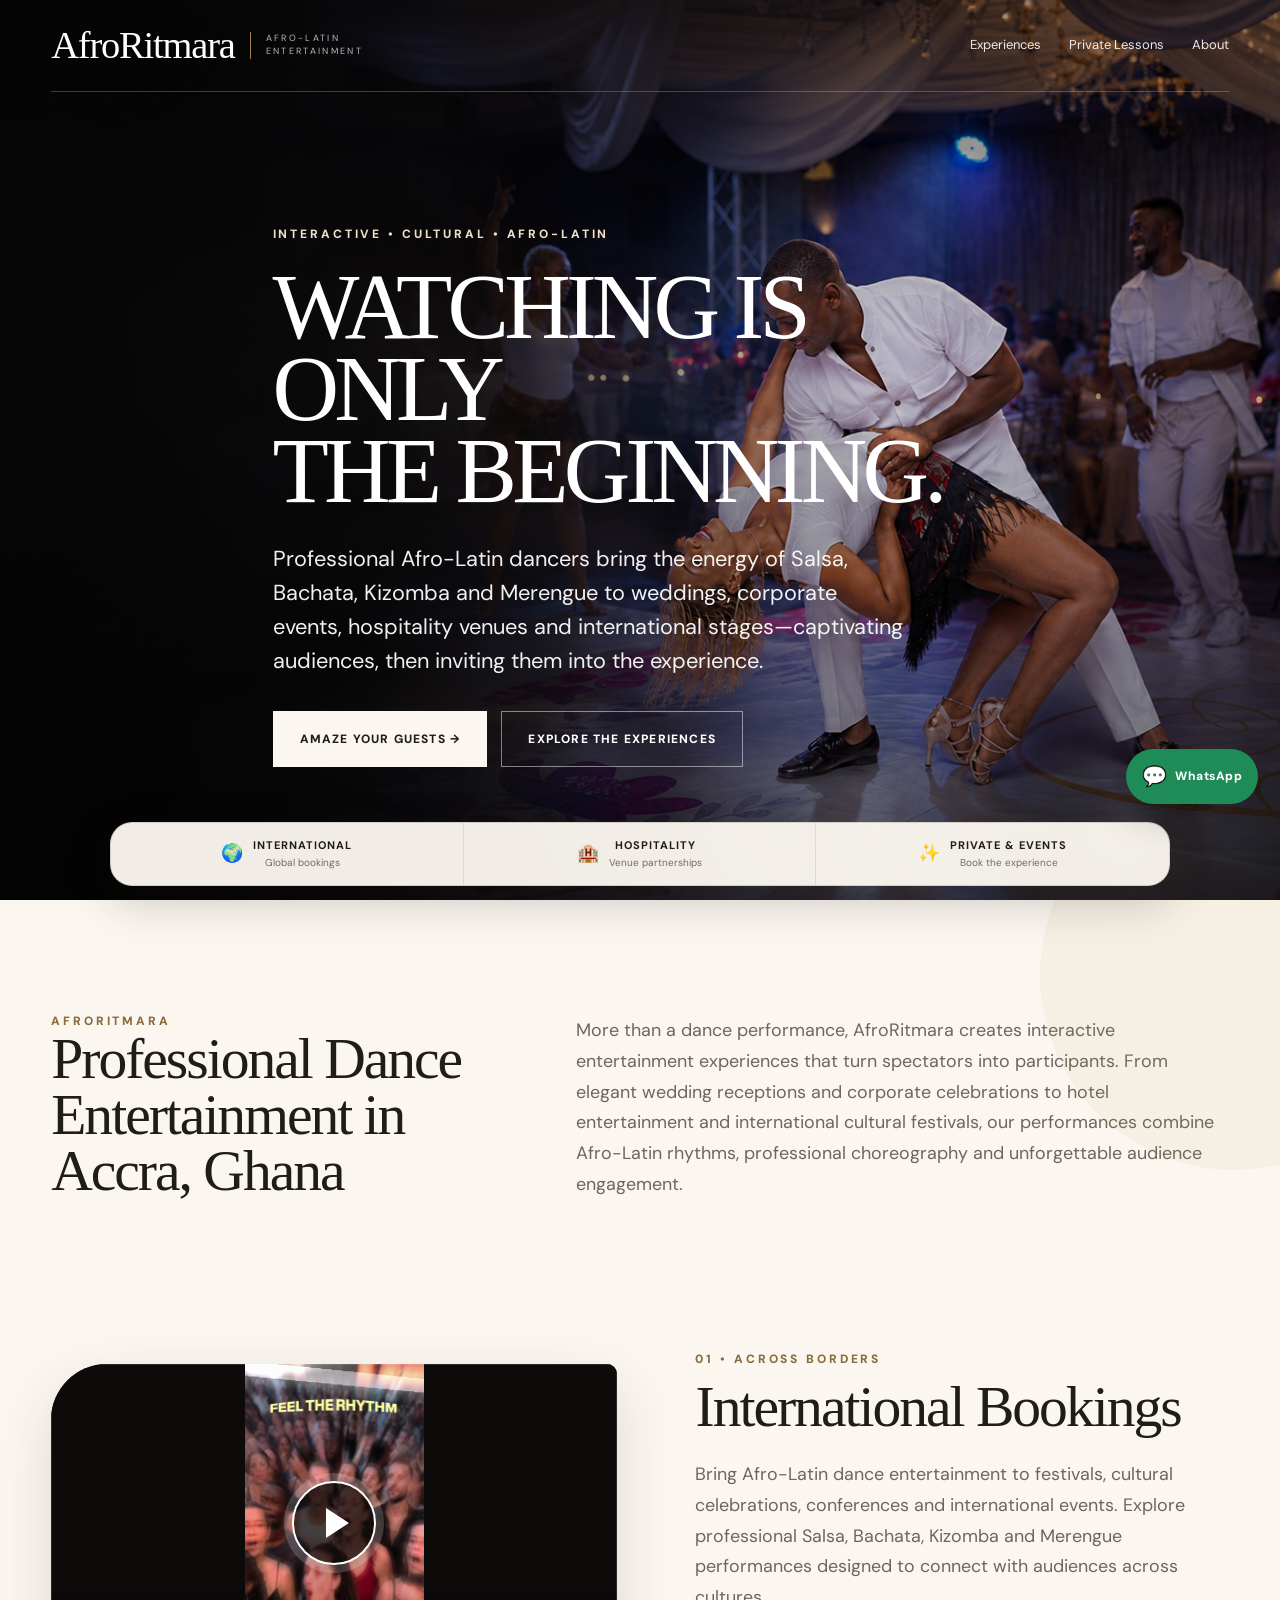
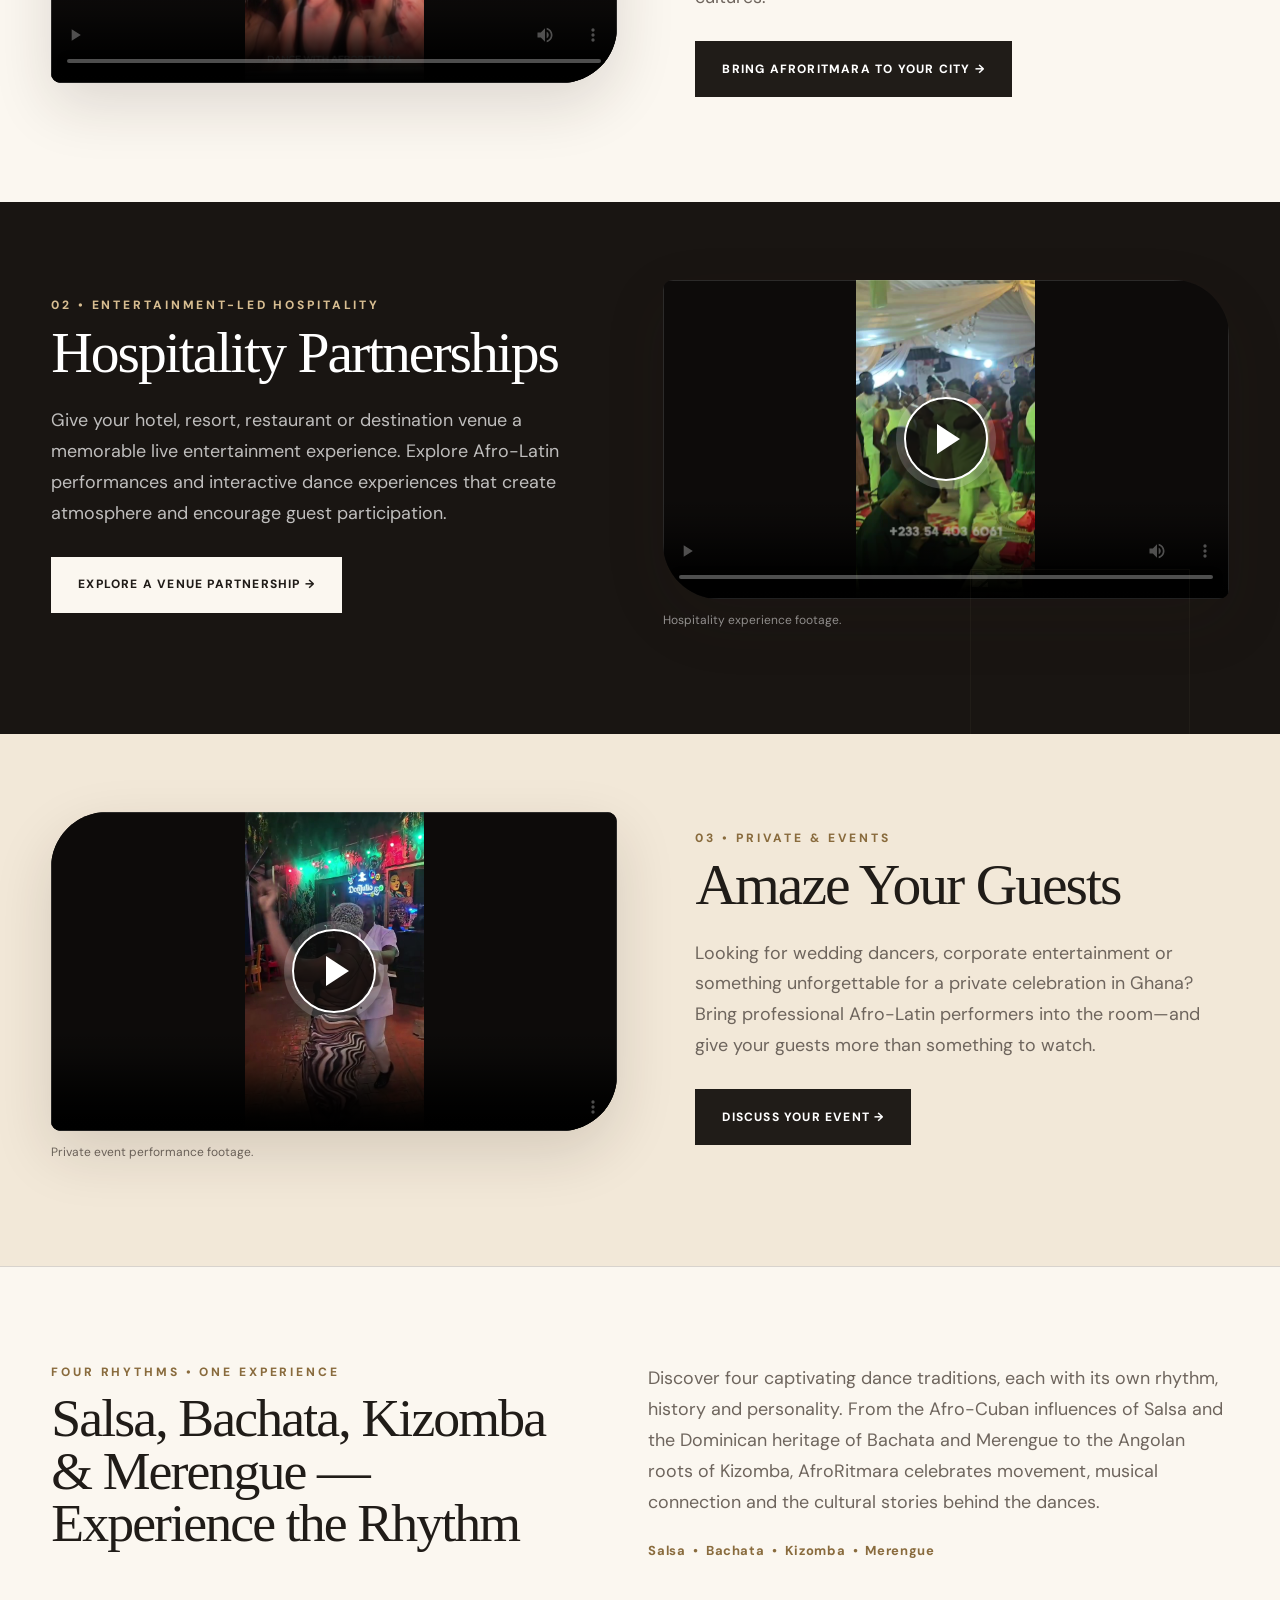
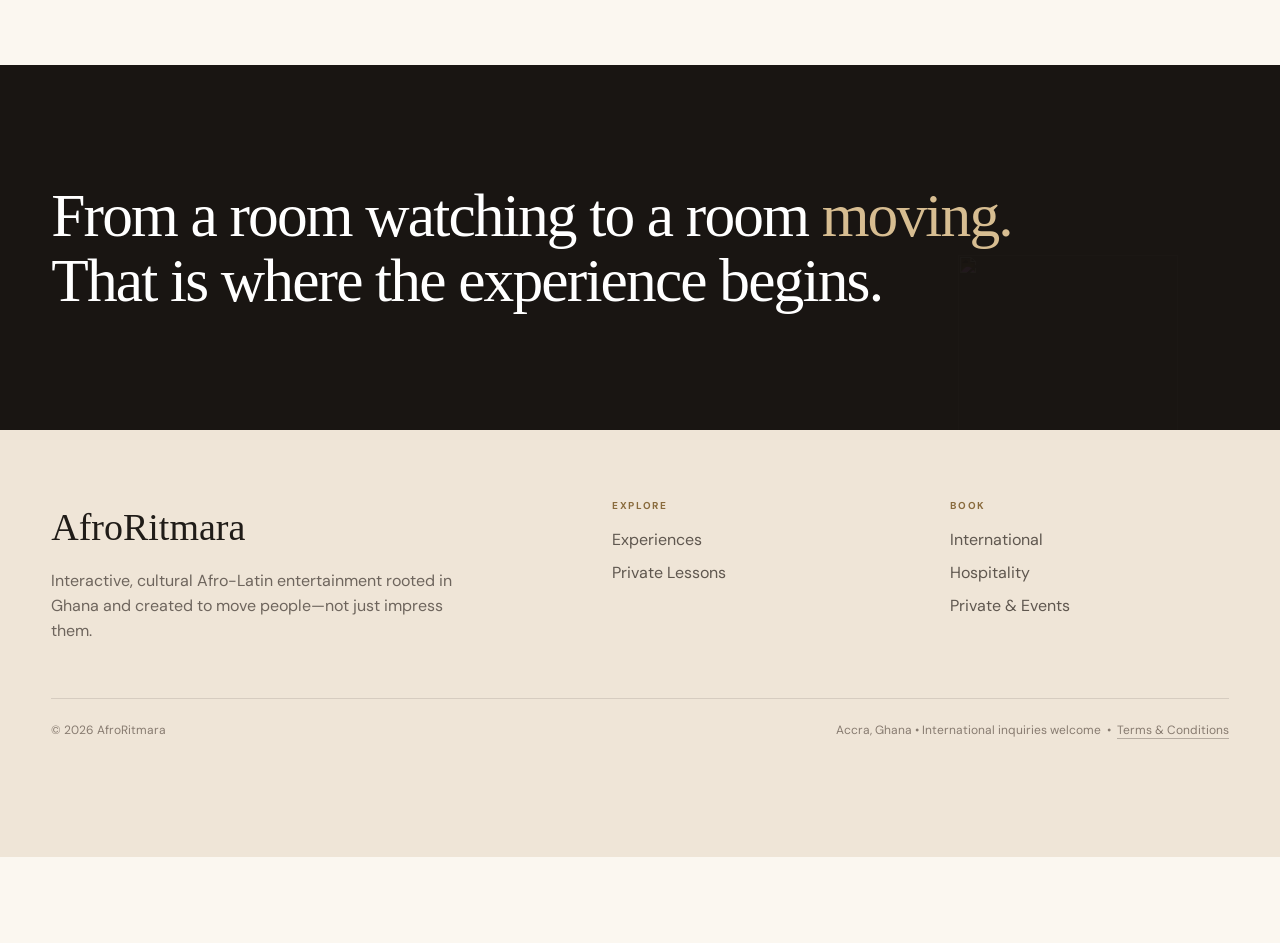
==== index.html @ 611afe26 "Add Afro Ritmara website" ====
<!doctype html>
<html lang="en">
<head>
<meta charset="utf-8">
<meta name="viewport" content="width=device-width,initial-scale=1">
<title>Dance Entertainment in Ghana | AfroRitmara</title>
<meta name="description" content="Discover Afro-Latin dance entertainment in Accra, Ghana. Book professional performers for weddings, corporate events, hotels and international festivals.">

<link rel="canonical" href="https://afroritmara.com/">
<meta property="og:type" content="website">
<meta property="og:title" content="Dance Entertainment in Ghana | AfroRitmara">
<meta property="og:description" content="Discover Afro-Latin dance entertainment in Accra, Ghana. Book professional performers for weddings, corporate events, hotels and international festivals.">
<meta property="og:url" content="https://afroritmara.com/">
<meta property="og:image" content="https://afroritmara.com/assets/images/hero-dip.png">
<link rel="preconnect" href="https://fonts.googleapis.com">
<link rel="preconnect" href="https://fonts.gstatic.com" crossorigin>
<link href="https://fonts.googleapis.com/css2?family=DM+Sans:wght@400;500;600;700&display=swap" rel="stylesheet">
<link rel="stylesheet" href="styles.css">

<script type="application/ld+json">{
  "@context":"https://schema.org",
  "@type":"PerformingGroup",
  "name":"AfroRitmara",
  "url":"https://afroritmara.com/",
  "description":"Professional Afro-Latin dance entertainment in Accra, Ghana for weddings, corporate events, hospitality venues, private events and international programs.",
  "address":{"@type":"PostalAddress","addressLocality":"Accra","addressCountry":"GH"},
  "areaServed":["Ghana","International"]
}</script>
<!-- AfroRitmara Version 009 -->
</head>
<body>
<header class="site-header">
  <div class="container nav">
    <a class="brand" href="index.html" aria-label="AfroRitmara home">
      <span class="brand-name">AfroRitmara</span>
      <span class="brand-tag">Afro-Latin<br>Entertainment</span>
    </a>
    <button class="menu-toggle" type="button" aria-expanded="false" aria-label="Open navigation">☰</button>
    <nav class="top-links" aria-label="Primary navigation">
      <a href="index.html#experiences">Experiences</a>
      
      <a href="private-lessons.html">Private Lessons</a>
      <a href="index.html#about">About</a>
    </nav>
  </div>
</header>
<main>
<section class="hero">
  <div class="container hero-copy">
    <div class="eyebrow">Interactive • Cultural • Afro-Latin</div>
    <h1>Watching is only<br>the beginning.</h1>
    <p>Professional Afro-Latin dancers bring the energy of Salsa, Bachata, Kizomba and Merengue to weddings, corporate events, hospitality venues and international stages—captivating audiences, then inviting them into the experience.</p>
    <div class="hero-actions">
      <a class="btn btn-light" href="events.html">Amaze Your Guests →</a>
      <a class="btn btn-outline" href="#experiences">Explore the Experiences</a>
    </div>
  </div>
</section>

<section class="home-intro">
  <div class="container home-intro-grid">
    <div>
      <div class="eyebrow">AfroRitmara</div>
      <h2 class="section-title">Professional Dance Entertainment in Accra, Ghana</h2>
    </div>
    <p class="section-copy">More than a dance performance, AfroRitmara creates interactive entertainment experiences that turn spectators into participants. From elegant wedding receptions and corporate celebrations to hotel entertainment and international cultural festivals, our performances combine Afro-Latin rhythms, professional choreography and unforgettable audience engagement.</p>
  </div>
  <img class="adinkra-watermark" src="https://upload.wikimedia.org/wikipedia/commons/e/e3/Gye_Nyame_%28Adinkra_Symbol%29.svg" alt="" aria-hidden="true">
</section>

<section id="experiences" class="experience light">
  <div class="container experience-grid">
    <div class="media-wrap">
      <div class="media-frame">
        <video class="portrait-video" controls playsinline preload="metadata" poster="assets/images/afroritmara-international-afro-latin-dance-performance-ghana-thumbnail.jpg" aria-label="AfroRitmara international Afro-Latin dance performance video">
          <source src="assets/video/afroritmara-international-afro-latin-dance-performance-ghana.mp4" type="video/mp4">
        </video>
        <button class="video-play-button" type="button" aria-label="Play International performance video"><span aria-hidden="true"></span></button>
      </div>
    </div>
    <div class="experience-copy">
      <div class="eyebrow">01 • Across Borders</div>
      <h2 class="section-title">International Bookings</h2>
      <p class="section-copy">Bring Afro-Latin dance entertainment to festivals, cultural celebrations, conferences and international events. Explore professional Salsa, Bachata, Kizomba and Merengue performances designed to connect with audiences across cultures.</p>
      <a class="btn btn-dark" href="international.html">Bring AfroRitmara to Your City →</a>
    </div>
  </div>
</section>

<section class="experience dark">
  <div class="container experience-grid">
    <div class="media-wrap">
      <div class="media-frame curve-alt">
        <video class="portrait-video" controls playsinline preload="metadata" poster="assets/images/afroritmara-hospitality-dance-entertainment-thumbnail-00-58.jpg" data-reset-on-end>
          <source src="assets/video/video_2026-08-24_10-26-07.mp4" type="video/mp4">
        </video>
        <button class="video-play-button" type="button" aria-label="Play Hospitality video"><span aria-hidden="true"></span></button>
      </div>
      <div class="video-note">Hospitality experience footage.</div>
    </div>
    <div class="experience-copy">
      <div class="eyebrow">02 • Entertainment-Led Hospitality</div>
      <h2 class="section-title">Hospitality Partnerships</h2>
      <p class="section-copy">Give your hotel, resort, restaurant or destination venue a memorable live entertainment experience. Explore Afro-Latin performances and interactive dance experiences that create atmosphere and encourage guest participation.</p>
      <a class="btn btn-light" href="hospitality.html">Explore a Venue Partnership →</a>
    </div>
  </div>
  <img class="adinkra-watermark" src="https://upload.wikimedia.org/wikipedia/commons/e/e3/Gye_Nyame_%28Adinkra_Symbol%29.svg" alt="" aria-hidden="true">
</section>

<section class="experience sand">
  <div class="container experience-grid">
    <div class="media-wrap">
      <div class="media-frame">
        <video class="portrait-video" controls playsinline preload="metadata" poster="assets/images/private-video-poster.jpg">
          <source src="assets/video/AfroRitmara Private Events Booking best salsa in Ghana - Success what shakes the ground.mp4" type="video/mp4">
        </video>
        <button class="video-play-button" type="button" aria-label="Play Private and Events video"><span aria-hidden="true"></span></button>
      </div>
      <div class="video-note">Private event performance footage.</div>
    </div>
    <div class="experience-copy">
      <div class="eyebrow">03 • Private & Events</div>
      <h2 class="section-title">Amaze Your Guests</h2>
      <p class="section-copy">Looking for wedding dancers, corporate entertainment or something unforgettable for a private celebration in Ghana? Bring professional Afro-Latin performers into the room—and give your guests more than something to watch.</p>
      <a class="btn btn-dark" href="events.html">Discuss Your Event →</a>
    </div>
  </div>
</section>


<section class="rhythm-section">
  <div class="container rhythm-grid">
    <div>
      <div class="eyebrow">Four Rhythms • One Experience</div>
      <h2 class="section-title">Salsa, Bachata, Kizomba & Merengue — Experience the Rhythm</h2>
    </div>
    <div>
      <p class="section-copy">Discover four captivating dance traditions, each with its own rhythm, history and personality. From the Afro-Cuban influences of Salsa and the Dominican heritage of Bachata and Merengue to the Angolan roots of Kizomba, AfroRitmara celebrates movement, musical connection and the cultural stories behind the dances.</p>
      <p class="future-links" aria-label="Future dance style pages">Salsa &nbsp;•&nbsp; Bachata &nbsp;•&nbsp; Kizomba &nbsp;•&nbsp; Merengue</p>
    </div>
  </div>
</section>

<section class="brand-pause">
  <div class="container">
    <blockquote>From a room watching to a room <em>moving.</em> That is where the experience begins.</blockquote>
  </div>
  <img class="adinkra-watermark" src="https://upload.wikimedia.org/wikipedia/commons/e/e3/Gye_Nyame_%28Adinkra_Symbol%29.svg" alt="" aria-hidden="true">
</section>
</main>
<footer class="site-footer" id="about">
  <div class="container">
    <div class="footer-grid">
      <div>
        <div class="footer-brand">AfroRitmara</div>
        <p>Interactive, cultural Afro-Latin entertainment rooted in Ghana and created to move people—not just impress them.</p>
      </div>
      <div>
        <h4>Explore</h4>
        <a href="index.html#experiences">Experiences</a>
        
        <a href="private-lessons.html">Private Lessons</a>
      </div>
      <div>
        <h4>Book</h4>
        <a href="international.html">International</a>
        <a href="hospitality.html">Hospitality</a>
        <a href="events.html">Private & Events</a>
      </div>
    </div>
    <div class="footer-bottom"><span>© 2026 AfroRitmara</span><span>Accra, Ghana • International inquiries welcome &nbsp;•&nbsp; <a href="terms/index.html">Terms &amp; Conditions</a></span></div>
  </div>
</footer>
<nav class="fixed-booking-nav" aria-label="Booking pathways">
<a href="international.html"><span class="nav-icon">🌍</span><span><strong>International</strong><small>Global bookings</small></span></a>
<a href="hospitality.html"><span class="nav-icon">🏨</span><span><strong>Hospitality</strong><small>Venue partnerships</small></span></a>
<a href="events.html"><span class="nav-icon">✨</span><span><strong>Private & Events</strong><small>Book the experience</small></span></a>
</nav>
<a class="whatsapp-float" href="https://wa.me/233544036021?text=Hi%20Kojo%21%20I%20was%20just%20on%20AfroRitmara.com%2C%20and%20I%27m%20excited%20to%20learn%20more%20about%20your%20entertainment%20experiences%21%20%F0%9F%92%83%F0%9F%8F%BF%F0%9F%95%BA%F0%9F%8F%BF%0A%0AHere%20are%20a%20few%20details%3A%0A%0AName%3A%0APhone%20number%3A%0AEvent%20type%3A%0ACountry%3A%0APreferred%20date%3A" target="_blank" rel="noopener" aria-label="Message AfroRitmara on WhatsApp">
  <span>💬</span><span class="wa-label">WhatsApp</span>
</a>
<script src="script.js"></script>
</body>
</html>
---- styles.css ----
:root{
  --ink:#201c18;
  --black:#0d0b0a;
  --charcoal:#191512;
  --ivory:#fbf7f0;
  --champagne:#f2e8d8;
  --sand:#dfceb5;
  --gold:#b08d57;
  --gold-dark:#896b3d;
  --wine:#5e2523;
  --white:#fff;
  --muted:#6e655d;
  --line:rgba(32,28,24,.16);
  --shadow:0 22px 60px rgba(43,31,19,.14);
  --max:1380px;
}
*{box-sizing:border-box;margin:0;padding:0}
html{scroll-behavior:smooth;background:var(--ivory)}
body{font-family:"DM Sans",Arial,Helvetica,sans-serif;background:var(--ivory);color:var(--ink);line-height:1.55;padding-bottom:86px;overflow-x:hidden}
a{color:inherit}
img,video{display:block;max-width:100%}
button,input,select,textarea{font:inherit}
.container{width:min(var(--max),92vw);margin-inline:auto}
.serif{font-family:Georgia,"Times New Roman",serif}
.eyebrow{font-size:12px;font-weight:800;text-transform:uppercase;letter-spacing:.24em;color:var(--gold-dark)}
.section-title{font-family:Georgia,"Times New Roman",serif;font-weight:500;letter-spacing:-.035em;line-height:.98;font-size:clamp(40px,4.5vw,68px)}
.section-copy{font-size:clamp(17px,1.4vw,21px);color:var(--muted);max-width:670px;line-height:1.72}
.btn{display:inline-flex;align-items:center;justify-content:center;min-height:56px;padding:0 26px;text-decoration:none;text-transform:uppercase;letter-spacing:.1em;font-size:12px;font-weight:800;border:1px solid transparent;transition:.22s ease}
.btn-dark{background:var(--ink);color:var(--white)}
.btn-dark:hover{background:var(--wine);transform:translateY(-2px)}
.btn-light{background:var(--ivory);color:var(--ink)}
.btn-outline{border-color:rgba(255,255,255,.48);color:#fff}

/* HEADER */
.site-header{position:absolute;left:0;right:0;top:0;z-index:40;color:#fff}
.nav{height:92px;display:flex;align-items:center;justify-content:space-between;border-bottom:1px solid rgba(255,255,255,.22);gap:28px}
.brand{display:flex;align-items:center;gap:15px;text-decoration:none;min-width:0}
.brand-name{font-family:Georgia,"Times New Roman",serif;font-size:clamp(28px,3vw,45px);letter-spacing:-.03em;white-space:nowrap}
.brand-tag{border-left:1px solid rgba(176,141,87,.9);padding-left:15px;font-size:9px;line-height:1.45;letter-spacing:.26em;text-transform:uppercase;color:rgba(255,255,255,.72)}
.top-links{display:flex;align-items:center;gap:28px}
.top-links a{font-size:13px;text-decoration:none;color:rgba(255,255,255,.9);position:relative;padding:10px 0}
.top-links a::after{content:"";position:absolute;left:0;right:100%;bottom:4px;height:1px;background:var(--sand);transition:right .2s ease}
.top-links a:hover::after,.top-links a:focus-visible::after{right:0}
.menu-toggle{display:none;background:rgba(255,255,255,.1);border:1px solid rgba(255,255,255,.25);color:#fff;width:46px;height:46px;border-radius:50%;font-size:22px}

/* HERO */
.hero{min-height:100vh;position:relative;display:flex;align-items:center;color:#fff;background:url("assets/images/hero-dip.png") center/cover no-repeat;isolation:isolate}
.hero::before{content:"";position:absolute;inset:0;z-index:-2;background:linear-gradient(90deg,rgba(7,6,5,.93) 0%,rgba(7,6,5,.83) 25%,rgba(7,6,5,.56) 44%,rgba(7,6,5,.14) 69%,rgba(7,6,5,.28) 100%)}
.hero::after{content:"";position:absolute;inset:0;z-index:-1;background:linear-gradient(180deg,rgba(0,0,0,.22),transparent 43%,rgba(0,0,0,.45))}
.hero-copy{padding-top:92px;max-width:735px}
.hero .eyebrow{color:#efe1c8;margin-bottom:23px}
.hero h1{font-family:Georgia,"Times New Roman",serif;font-size:clamp(60px,7.2vw,118px);font-weight:500;line-height:.89;letter-spacing:-.052em;text-transform:uppercase}
.hero p{font-size:clamp(18px,1.7vw,27px);max-width:635px;margin:30px 0 34px;color:rgba(255,255,255,.94)}
.hero-actions{display:flex;gap:14px;flex-wrap:wrap}

/* HOME INTRO */
.home-intro{position:relative;background:var(--ivory);padding:112px 0 72px;overflow:hidden}
.home-intro::before{content:"";position:absolute;width:390px;height:390px;border-radius:50%;background:rgba(176,141,87,.08);right:-150px;top:-120px}
.home-intro-grid{display:grid;grid-template-columns:.8fr 1.2fr;gap:90px;align-items:end}
.adinkra-watermark{position:absolute;width:220px;height:220px;right:7vw;bottom:-55px;opacity:.035;filter:sepia(1);pointer-events:none}

/* EXPERIENCE FLOW */
.experience{padding:78px 0 105px;position:relative;overflow:hidden}
.experience-grid{display:grid;grid-template-columns:1.03fr .97fr;align-items:center;gap:78px}
.experience:nth-of-type(even) .experience-grid{grid-template-columns:.97fr 1.03fr}
.experience:nth-of-type(even) .media-wrap{order:2}
.experience.light{background:var(--ivory)}
.experience.sand{background:var(--champagne)}
.experience.dark{background:var(--charcoal);color:#fff}
.experience.dark .section-copy{color:rgba(255,255,255,.72)}
.experience.dark .eyebrow{color:#d7bd91}
.experience-copy{position:relative;z-index:2}
.experience-copy h2{margin:10px 0 24px}
.experience-copy p{margin-bottom:28px}
.media-wrap{position:relative;min-width:0}
.media-frame{position:relative;aspect-ratio:16/9;overflow:hidden;border-radius:56px 10px 56px 10px;background:#111;box-shadow:var(--shadow)}
.media-frame.curve-alt{border-radius:10px 56px 10px 56px}
.media-frame img,.media-frame video{width:100%;height:100%;object-fit:cover}
.media-frame .portrait-video{object-fit:contain;background:#0d0b0a}
.media-frame::after{content:"";position:absolute;inset:0;pointer-events:none;box-shadow:inset 0 0 0 1px rgba(255,255,255,.13)}
.video-play-button{position:absolute;top:50%;left:50%;z-index:5;display:grid;place-items:center;width:84px;height:84px;padding:0;transform:translate(-50%,-50%);border:2px solid #fff;border-radius:50%;background:rgba(13,11,10,.76);box-shadow:0 0 0 8px rgba(255,255,255,.18),0 14px 36px rgba(0,0,0,.35);cursor:pointer;transition:background .2s,transform .2s,opacity .2s}
.video-play-button span{display:block;width:0;height:0;margin-left:6px;border-top:15px solid transparent;border-bottom:15px solid transparent;border-left:23px solid #fff}
.video-play-button:hover,.video-play-button:focus-visible{background:var(--gold-dark);transform:translate(-50%,-50%) scale(1.08)}
.video-play-button:focus-visible{outline:3px solid #fff;outline-offset:8px}
.is-playing .video-play-button{opacity:0;pointer-events:none}
.watch-label{position:absolute;left:28px;bottom:25px;z-index:4;display:inline-flex;align-items:center;gap:12px;background:rgba(251,247,240,.94);color:var(--ink);padding:13px 17px;border-radius:999px;text-transform:uppercase;letter-spacing:.11em;font-size:11px;font-weight:800;box-shadow:0 10px 35px rgba(0,0,0,.18)}
.play-dot{display:grid;place-items:center;width:30px;height:30px;border-radius:50%;background:var(--ink);color:#fff;font-size:10px}
.video-note{font-size:12px;color:var(--muted);margin-top:12px}
.dark .video-note{color:rgba(255,255,255,.55)}


/* DARK QUOTE */
.brand-pause{position:relative;background:var(--charcoal);color:#fff;padding:118px 0;overflow:hidden}
.brand-pause blockquote{font-family:Georgia,"Times New Roman",serif;font-size:clamp(36px,4.8vw,74px);line-height:1.05;max-width:1040px;font-weight:500;letter-spacing:-.03em}
.brand-pause blockquote em{color:#d7bd91;font-style:normal}
.brand-pause .adinkra-watermark{opacity:.055;filter:invert(1);right:8vw;bottom:-45px}

/* FOOTER */
.site-footer{background:#efe5d7;padding:68px 0 118px;color:var(--ink)}
.footer-grid{display:grid;grid-template-columns:1.8fr 1fr 1fr;gap:60px}
.footer-brand{font-family:Georgia,"Times New Roman",serif;font-size:38px;margin-bottom:12px}
.footer-grid p{color:var(--muted);max-width:430px}
.footer-grid h4{font-size:10px;text-transform:uppercase;letter-spacing:.16em;color:var(--gold-dark);margin-bottom:14px}
.footer-grid a{display:block;text-decoration:none;color:#5f574f;margin:8px 0}
.footer-bottom{margin-top:54px;padding-top:22px;border-top:1px solid rgba(32,28,24,.12);display:flex;justify-content:space-between;color:#877b70;font-size:12px}

/* FIXED BOOKING DOCK */
.fixed-booking-nav{position:fixed;left:50%;bottom:14px;transform:translateX(-50%);width:min(1060px,94vw);min-height:64px;background:rgba(251,247,240,.96);backdrop-filter:blur(16px);-webkit-backdrop-filter:blur(16px);border:1px solid rgba(32,28,24,.15);border-radius:22px;box-shadow:0 15px 45px rgba(33,24,16,.22);z-index:1000;display:grid;grid-template-columns:repeat(3,1fr);overflow:hidden}
.fixed-booking-nav a{text-decoration:none;display:flex;align-items:center;justify-content:center;gap:10px;text-align:center;padding:10px 16px;border-right:1px solid rgba(32,28,24,.1);transition:.2s ease;color:var(--ink)}
.fixed-booking-nav a:last-child{border-right:0}
.fixed-booking-nav a:hover,.fixed-booking-nav a:focus-visible{background:#eadcc9;outline:none}
.fixed-booking-nav a.active{background:var(--ink);color:#fff}
.fixed-booking-nav strong{display:block;font-size:11px;letter-spacing:.09em;text-transform:uppercase}
.fixed-booking-nav small{display:block;font-size:10px;opacity:.62;margin-top:1px}
.fixed-booking-nav .nav-icon{font-size:18px}

/* WHATSAPP */
.whatsapp-float{position:fixed;right:22px;bottom:96px;z-index:1001;display:flex;align-items:center;gap:8px;background:#1f8b57;color:#fff;text-decoration:none;border-radius:999px;padding:12px 16px;box-shadow:0 14px 35px rgba(0,0,0,.2);font-size:12px;font-weight:800;letter-spacing:.04em}
.whatsapp-float span:first-child{font-size:20px}
.whatsapp-float:hover{transform:translateY(-2px);background:#187548}

/* INNER PAGES */
.inner-body{background:var(--ivory)}
.inner-header{position:relative;background:var(--ink);color:#fff}
.inner-header .nav{border-color:rgba(255,255,255,.16)}
.inner-main{padding:72px 0 108px}
.inner-intro{text-align:center;max-width:900px;margin:0 auto 50px}
.inner-intro .eyebrow{margin-bottom:13px}
.inner-intro h1{font-family:Georgia,"Times New Roman",serif;font-size:clamp(46px,6.4vw,92px);font-weight:500;line-height:.92;letter-spacing:-.045em;margin-bottom:20px}
.inner-intro p{font-size:19px;color:var(--muted);line-height:1.7;max-width:760px;margin:auto}
.inner-media{max-width:1120px;margin:0 auto 60px}
.inner-media .media-frame{border-radius:60px 14px 60px 14px}
.booking-section{max-width:1120px;margin:0 auto;padding-top:10px}
.booking-head{text-align:center;margin-bottom:28px}
.booking-head h2{font-family:Georgia,"Times New Roman",serif;font-size:clamp(34px,4.2vw,58px);font-weight:500;margin-bottom:10px}
.booking-head p{color:var(--muted)}
.calendar-embed{background:#fff;border:1px solid rgba(32,28,24,.12);border-radius:36px 10px 36px 10px;overflow:hidden;box-shadow:0 20px 55px rgba(43,31,19,.1)}
.calendly-inline-widget{min-width:320px;height:730px}
.calendar-embed iframe{width:100%;height:680px;border:0;background:#fff}
.inner-note{font-size:12px;color:#8a7e73;text-align:center;margin-top:18px}

/* PRIVATE LESSONS */
.lesson-media img{width:100%;height:100%;object-fit:cover;object-position:center 42%}

/* RESPONSIVE */
@media(max-width:980px){
  body{padding-bottom:78px}
  .top-links{position:absolute;top:82px;left:4vw;right:4vw;background:rgba(18,15,13,.97);border:1px solid rgba(255,255,255,.15);border-radius:20px;padding:16px;display:none;flex-direction:column;align-items:stretch;gap:4px;box-shadow:0 18px 50px rgba(0,0,0,.25)}
  .top-links.open{display:flex}
  .top-links a{padding:13px 10px}
  .menu-toggle{display:block}
  .brand-tag{display:none}
  .hero{min-height:88vh;background-position:61% center;align-items:flex-end}
  .hero::before{background:linear-gradient(180deg,rgba(0,0,0,.14) 0%,rgba(0,0,0,.18) 28%,rgba(0,0,0,.64) 62%,rgba(0,0,0,.92) 100%)}
  .hero-copy{padding:125px 0 102px;max-width:720px}
  .home-intro-grid{grid-template-columns:1fr;gap:32px}
  .experience-grid,.experience:nth-of-type(even) .experience-grid{grid-template-columns:1fr;gap:38px}
  .experience:nth-of-type(even) .media-wrap{order:0}
  .media-frame{border-radius:38px 10px 38px 10px}
  .video-play-button{width:68px;height:68px}
  .video-play-button span{border-top-width:12px;border-bottom-width:12px;border-left-width:19px}
  .footer-grid{grid-template-columns:1fr 1fr}
}
@media(max-width:640px){
  body{padding-bottom:72px}
  .nav{height:78px}
  .brand-name{font-size:30px}
  .hero h1{font-size:clamp(47px,13vw,66px)}
  .hero p{font-size:17px}
  .hero-actions .btn{width:100%}
  .home-intro{padding-top:82px}
  .experience{padding:62px 0 76px}
  .experience-grid{gap:28px}
  .section-title{font-size:clamp(40px,12vw,58px)}
  .watch-label{left:16px;bottom:16px;padding:10px 13px;font-size:9px}
  .brand-pause{padding:82px 0}
  .footer-grid{grid-template-columns:1fr;gap:32px}
  .footer-bottom{flex-direction:column;gap:8px}
  .fixed-booking-nav{bottom:8px;width:96vw;border-radius:18px;min-height:58px}
  .fixed-booking-nav a{gap:4px;padding:8px 5px}
  .fixed-booking-nav .nav-icon{font-size:15px}
  .fixed-booking-nav strong{font-size:9px;letter-spacing:.035em}
  .fixed-booking-nav small{display:none}
  .whatsapp-float{right:14px;bottom:82px;padding:11px;width:48px;height:48px;justify-content:center}
  .whatsapp-float .wa-label{display:none}
  .inner-main{padding:52px 0 90px}
  .inner-intro{text-align:left;margin-bottom:34px}
  .inner-intro p{font-size:17px}
  .inner-media{margin-bottom:42px}
  .inner-media .media-frame{border-radius:34px 8px 34px 8px}
  .calendly-inline-widget{height:760px}
  .calendar-embed iframe{height:650px}
}

/* =========================================================
   INNER PAGE SPLIT LAYOUT — preserved from original concept
   Left: one central image/video. Right: heading, copy, scheduler.
   Light canvas dominates; charcoal is an accent, not the page background.
   ========================================================= */
.inner-body{background:var(--ivory);color:var(--ink)}
.inner-header{
  position:absolute;
  background:linear-gradient(90deg,rgba(14,12,10,.78) 0%,rgba(14,12,10,.62) 49.8%,rgba(251,247,240,.96) 50%,rgba(251,247,240,.96) 100%);
  color:#fff;
  z-index:50;
}
.inner-header .nav{border-color:rgba(255,255,255,.18)}
.inner-header .top-links a{color:var(--ink)}
.inner-header .top-links a::after{background:var(--gold-dark)}
.inner-split{display:grid;grid-template-columns:48% 52%;min-height:100vh;background:var(--ivory)}
.inner-visual{position:sticky;top:0;height:100vh;overflow:hidden;background:var(--charcoal)}
.inner-visual::after{content:"";position:absolute;inset:0;pointer-events:none;background:linear-gradient(90deg,rgba(0,0,0,.24),transparent 45%),linear-gradient(180deg,rgba(0,0,0,.12),transparent 35%,rgba(0,0,0,.22))}
.inner-visual img,.inner-visual video{width:100%;height:100%;object-fit:cover}
.inner-visual video{background:#0d0b0a}
.inner-visual .portrait-video{object-fit:cover}
.inner-visual .media-caption{position:absolute;left:34px;bottom:108px;z-index:3;color:#fff;background:rgba(13,11,10,.60);backdrop-filter:blur(9px);-webkit-backdrop-filter:blur(9px);border:1px solid rgba(255,255,255,.18);padding:12px 16px;border-radius:999px;font-size:10px;font-weight:800;letter-spacing:.12em;text-transform:uppercase}
.inner-panel{padding:112px clamp(28px,4vw,58px) 120px;background:var(--ivory);min-width:0;position:relative;overflow:hidden}
.inner-panel::before{content:"";position:absolute;width:270px;height:270px;border-radius:50%;right:-120px;top:205px;background:rgba(176,141,87,.08);pointer-events:none}
.inner-panel::after{content:"";position:absolute;width:180px;height:180px;border:1px solid rgba(176,141,87,.12);border-radius:50%;right:-78px;top:250px;pointer-events:none}
.inner-copy{position:relative;z-index:2;max-width:680px;margin:0 auto}
.inner-copy .eyebrow{margin-bottom:15px}
.inner-copy h1{font-family:"DM Sans",Arial,Helvetica,sans-serif;font-size:clamp(38px,4.4vw,64px);font-weight:600;line-height:.98;letter-spacing:-.04em;margin-bottom:20px;text-transform:uppercase}
.inner-copy .lead{font-size:clamp(16px,1.15vw,18px);line-height:1.65;color:var(--muted);max-width:650px;margin-bottom:25px}
.proof-pills{display:flex;gap:8px;flex-wrap:wrap;margin:0 0 34px}
.proof-pills span{display:inline-flex;align-items:center;min-height:34px;padding:7px 12px;border:1px solid rgba(32,28,24,.14);border-radius:999px;background:#fff8ef;color:#5f574f;font-size:10px;font-weight:800;letter-spacing:.09em;text-transform:uppercase}
.scheduler{position:relative;z-index:2;margin-top:28px}
.scheduler-head{display:flex;align-items:flex-end;justify-content:space-between;gap:20px;margin-bottom:18px;padding-top:24px;border-top:1px solid var(--line)}
.scheduler-head h2{font-family:"DM Sans",Arial,Helvetica,sans-serif;font-size:clamp(24px,2.5vw,34px);font-weight:600;line-height:1.12}
.scheduler-head p{max-width:300px;color:var(--muted);font-size:13px;line-height:1.55;text-align:right}
.calendar-embed{background:#fff;border:1px solid rgba(32,28,24,.12);border-radius:34px 12px 34px 12px;overflow:hidden;box-shadow:0 18px 52px rgba(43,31,19,.10)}
.calendly-inline-widget{min-width:320px;height:740px}
.calendar-embed iframe{width:100%;height:640px;border:0;background:#fff}
.inner-note{font-size:12px;color:#8a7e73;margin-top:15px;line-height:1.5}
.inner-minimal-footer{height:32px;background:var(--ivory)}

@media(max-width:980px){
  .inner-header{position:absolute;background:rgba(18,15,13,.88);backdrop-filter:blur(14px);-webkit-backdrop-filter:blur(14px)}
  .inner-header .top-links a{color:#fff}
  .inner-split{grid-template-columns:1fr}
  .inner-visual{position:relative;height:min(64vh,620px);min-height:460px}
  .inner-panel{padding:58px 5vw 112px}
  .inner-visual .media-caption{bottom:24px;left:5vw}
  .scheduler-head{align-items:flex-start;flex-direction:column}
  .scheduler-head p{text-align:left;max-width:520px}
}
@media(max-width:640px){
  .inner-visual{height:52vh;min-height:390px}
  .inner-panel{padding:45px 6vw 96px}
  .inner-copy h1{font-size:clamp(36px,10.5vw,52px)}
  .inner-copy .lead{font-size:17px}
  .proof-pills{margin-bottom:28px}
  .calendly-inline-widget{height:760px}
  .calendar-embed iframe{height:650px}
}


/* SEO content added without changing the core conversion layout */
.rhythm-section{background:var(--ivory);padding:96px 0 104px;border-top:1px solid var(--line)}
.rhythm-grid{display:grid;grid-template-columns:.95fr 1.05fr;gap:72px;align-items:start}
.rhythm-grid .section-title{font-size:clamp(38px,4.2vw,62px);margin-top:10px}
.future-links{margin-top:24px;color:var(--gold-dark);font-size:13px;font-weight:700;letter-spacing:.05em}
.seo-copy{margin-top:44px;padding-top:34px;border-top:1px solid var(--line);max-width:650px}
.seo-copy h2{font-family:"DM Sans",Arial,Helvetica,sans-serif;font-size:clamp(23px,2.15vw,31px);line-height:1.15;margin:0 0 14px;font-weight:600;letter-spacing:-.025em}
.seo-copy h2:not(:first-child){margin-top:34px}
.seo-copy h3{font-size:16px;line-height:1.3;margin:22px 0 6px;font-weight:700}
.seo-copy p{font-size:15px;line-height:1.72;color:var(--muted);margin-bottom:14px}
@media(max-width:980px){.rhythm-grid{grid-template-columns:1fr;gap:26px}}
@media(max-width:640px){.rhythm-section{padding:72px 0 82px}.seo-copy{margin-top:34px;padding-top:28px}.seo-copy p{font-size:15px}}


/* VERSION 008 — LEGAL / TERMS */
.site-footer .footer-bottom a,
.inner-legal-footer a,
.terms-site-footer a{
  color:inherit;
  text-decoration:none;
  border-bottom:1px solid rgba(32,28,24,.28);
}
.site-footer .footer-bottom a:hover,
.inner-legal-footer a:hover,
.terms-site-footer a:hover{color:var(--gold-dark);border-color:var(--gold-dark)}

.inner-legal-footer{
  background:var(--ivory);
  min-height:70px;
  padding:18px max(5vw,36px) 96px;
  display:flex;
  justify-content:center;
  align-items:center;
  flex-wrap:wrap;
  gap:14px 24px;
  color:#80766d;
  font-size:12px;
  border-top:1px solid rgba(32,28,24,.10);
}
.inner-legal-footer span::before{content:"•";margin-right:24px;color:rgba(32,28,24,.30)}

.terms-body{background:var(--ivory);color:var(--ink);padding-bottom:76px}
.terms-header{position:relative;background:var(--charcoal);color:#fff}
.terms-header .top-links a{color:#fff}
.terms-main{padding:72px 0 110px}
.terms-document{
  width:min(900px,88vw);
  margin:0 auto;
  background:#fffdf8;
  border:1px solid rgba(32,28,24,.10);
  border-radius:40px 12px 40px 12px;
  padding:clamp(30px,5vw,72px);
  box-shadow:0 22px 70px rgba(43,31,19,.08);
}
.terms-document h1{
  font-family:Georgia,"Times New Roman",serif;
  font-size:clamp(46px,6vw,82px);
  font-weight:500;
  letter-spacing:-.045em;
  line-height:.95;
  margin:0 0 8px;
}
.terms-document h2{
  font-family:"DM Sans",Arial,Helvetica,sans-serif;
  font-size:clamp(24px,3vw,34px);
  line-height:1.15;
  margin:0 0 26px;
  font-weight:600;
}
.terms-document h3{
  font-family:"DM Sans",Arial,Helvetica,sans-serif;
  font-size:clamp(20px,2.2vw,27px);
  line-height:1.2;
  margin:42px 0 14px;
  font-weight:650;
}
.terms-document h4{
  font-family:"DM Sans",Arial,Helvetica,sans-serif;
  font-size:17px;
  line-height:1.3;
  margin:28px 0 10px;
  font-weight:700;
}
.terms-document p,.terms-document li{
  font-size:15.5px;
  line-height:1.75;
  color:#5e564f;
}
.terms-document p{margin:0 0 14px}
.terms-document ul,.terms-document ol{padding-left:24px;margin:0 0 20px}
.terms-document li{margin:6px 0}
.terms-document hr{border:0;border-top:1px solid rgba(32,28,24,.12);margin:34px 0}
.terms-document strong{color:#2c2723}
.terms-site-footer{padding-bottom:104px}

@media(max-width:640px){
  .inner-legal-footer{padding-bottom:86px}
  .inner-legal-footer span::before{content:"";margin:0}
  .terms-main{padding:44px 0 92px}
  .terms-document{width:min(92vw,900px);padding:28px 22px;border-radius:28px 8px 28px 8px}
}
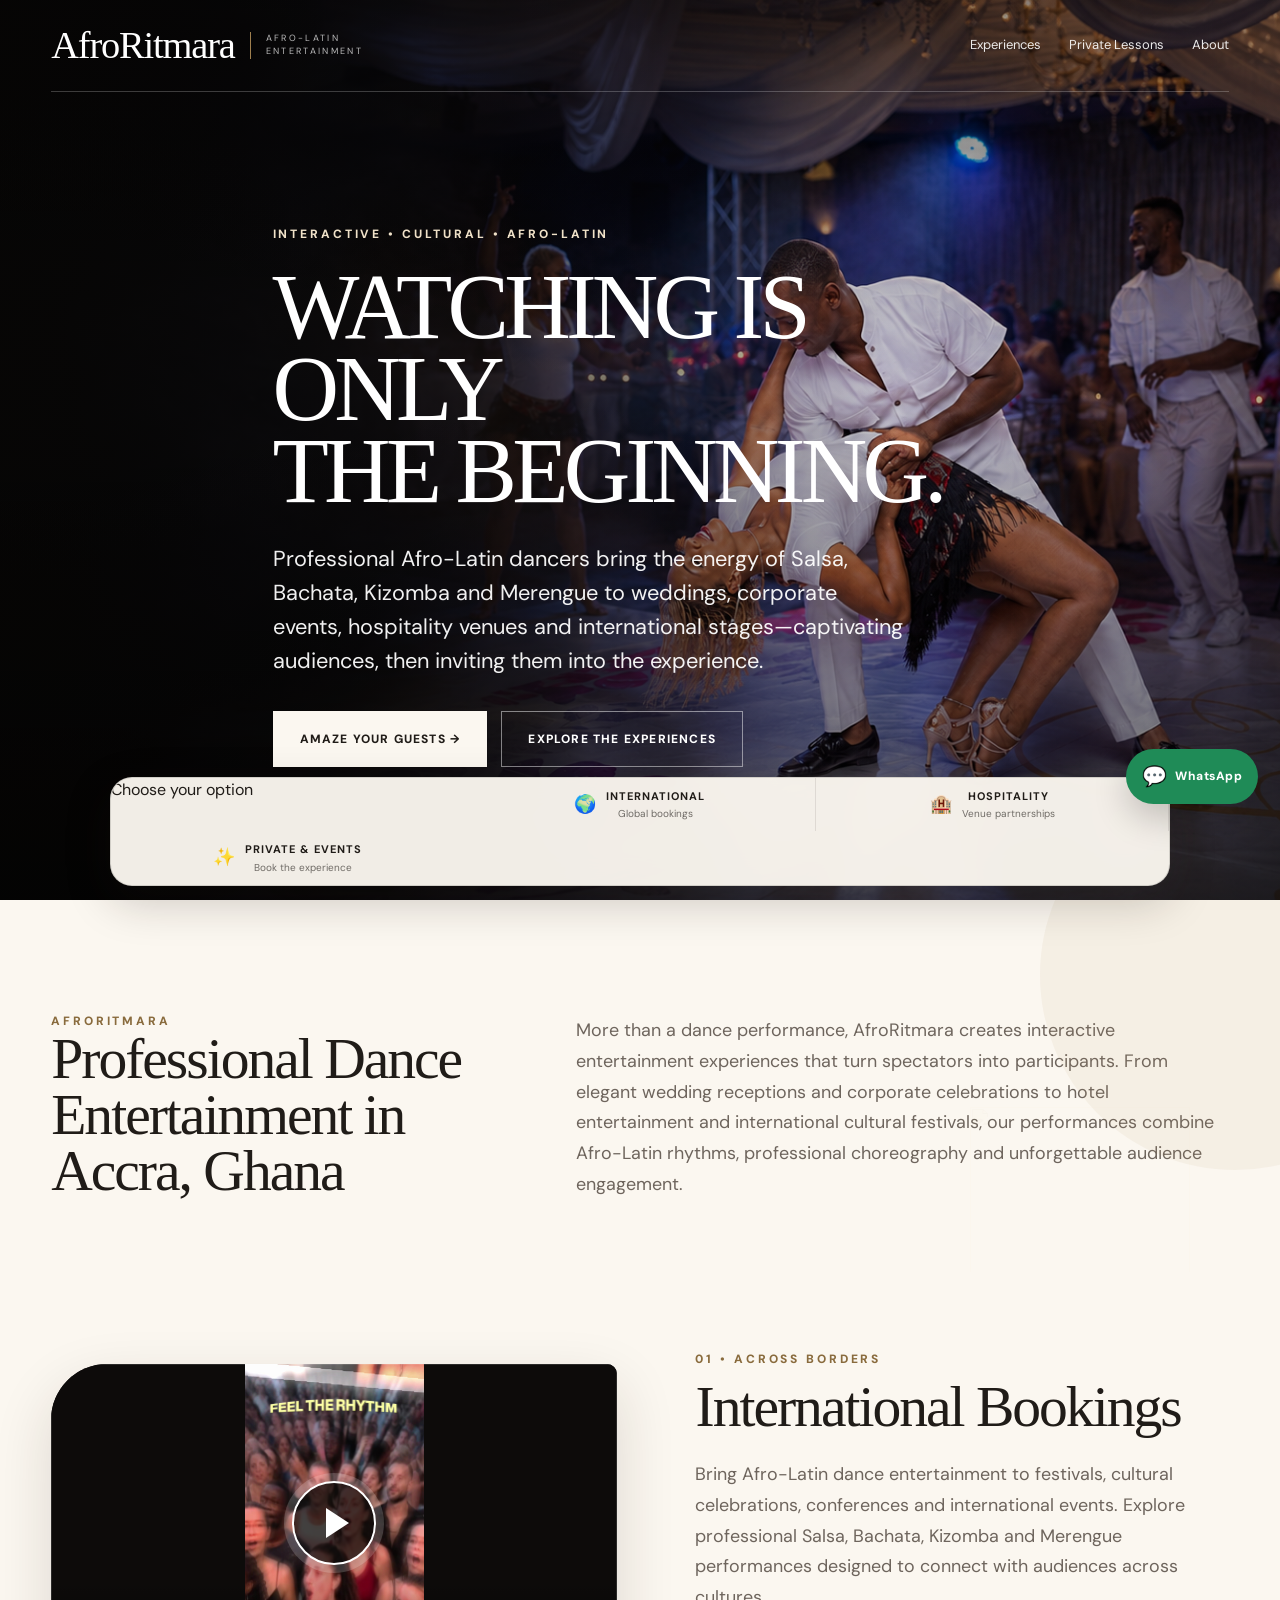
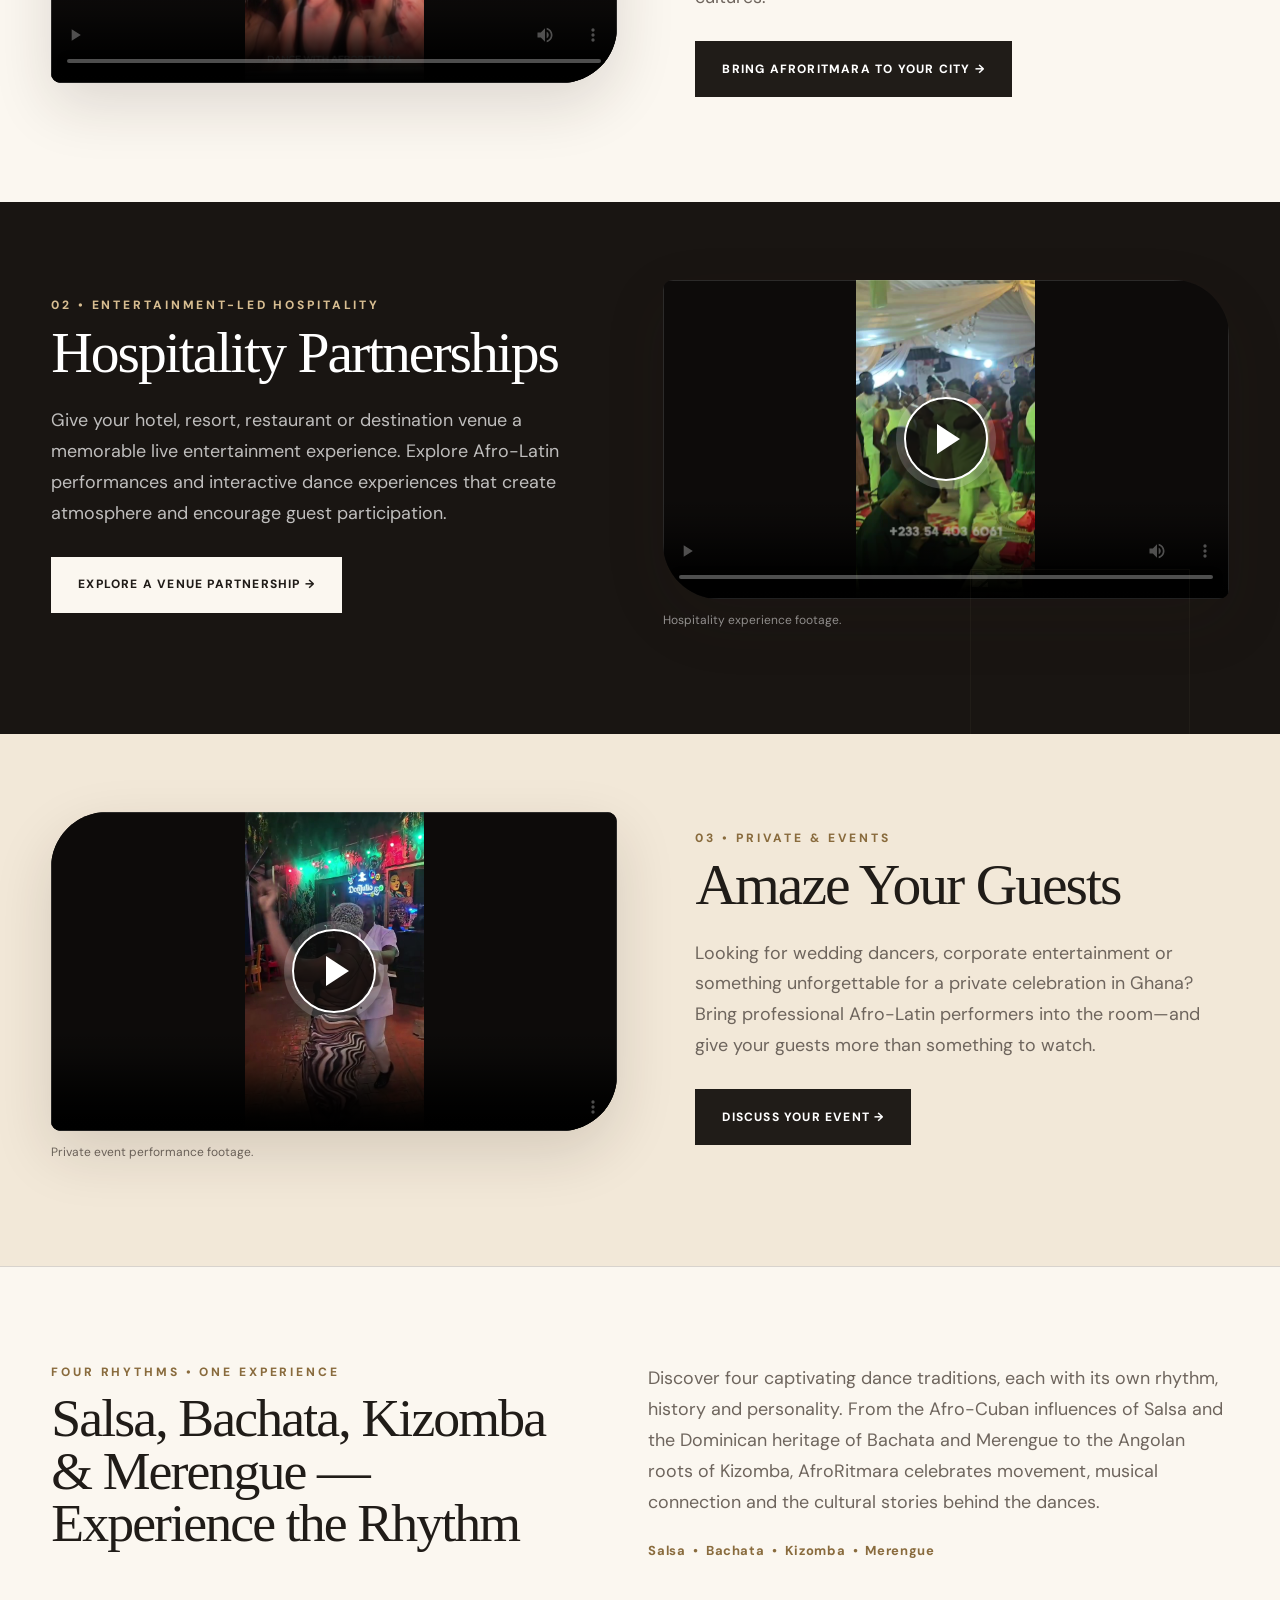
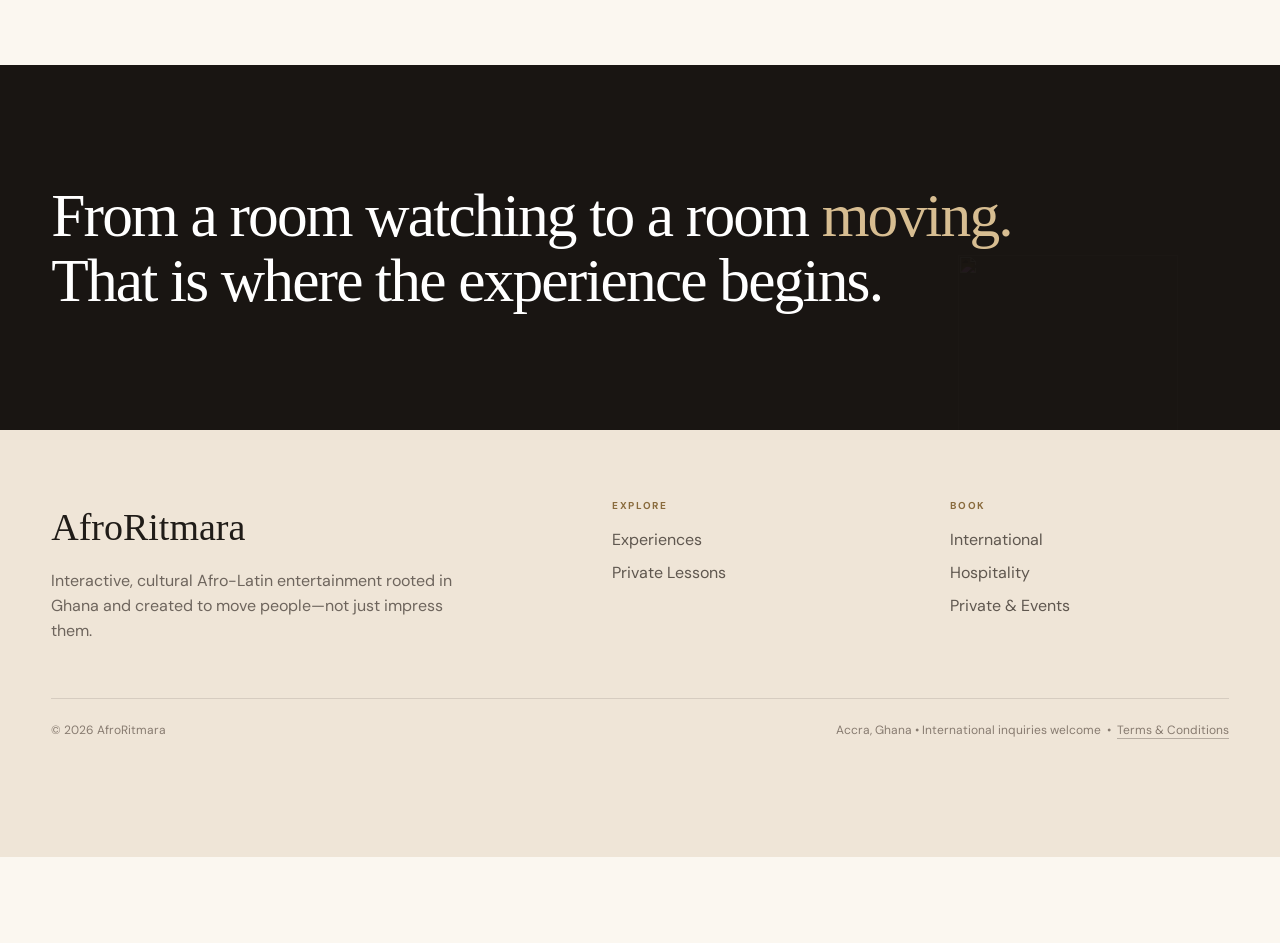
==== commit 970b487b: "update homepage" ====
--- a/index.html
+++ b/index.html
@@ -173,6 +173,7 @@
   </div>
 </footer>
 <nav class="fixed-booking-nav" aria-label="Booking pathways">
+<span class="booking-nav-label">Choose your option</span>
 <a href="international.html"><span class="nav-icon">🌍</span><span><strong>International</strong><small>Global bookings</small></span></a>
 <a href="hospitality.html"><span class="nav-icon">🏨</span><span><strong>Hospitality</strong><small>Venue partnerships</small></span></a>
 <a href="events.html"><span class="nav-icon">✨</span><span><strong>Private & Events</strong><small>Book the experience</small></span></a>
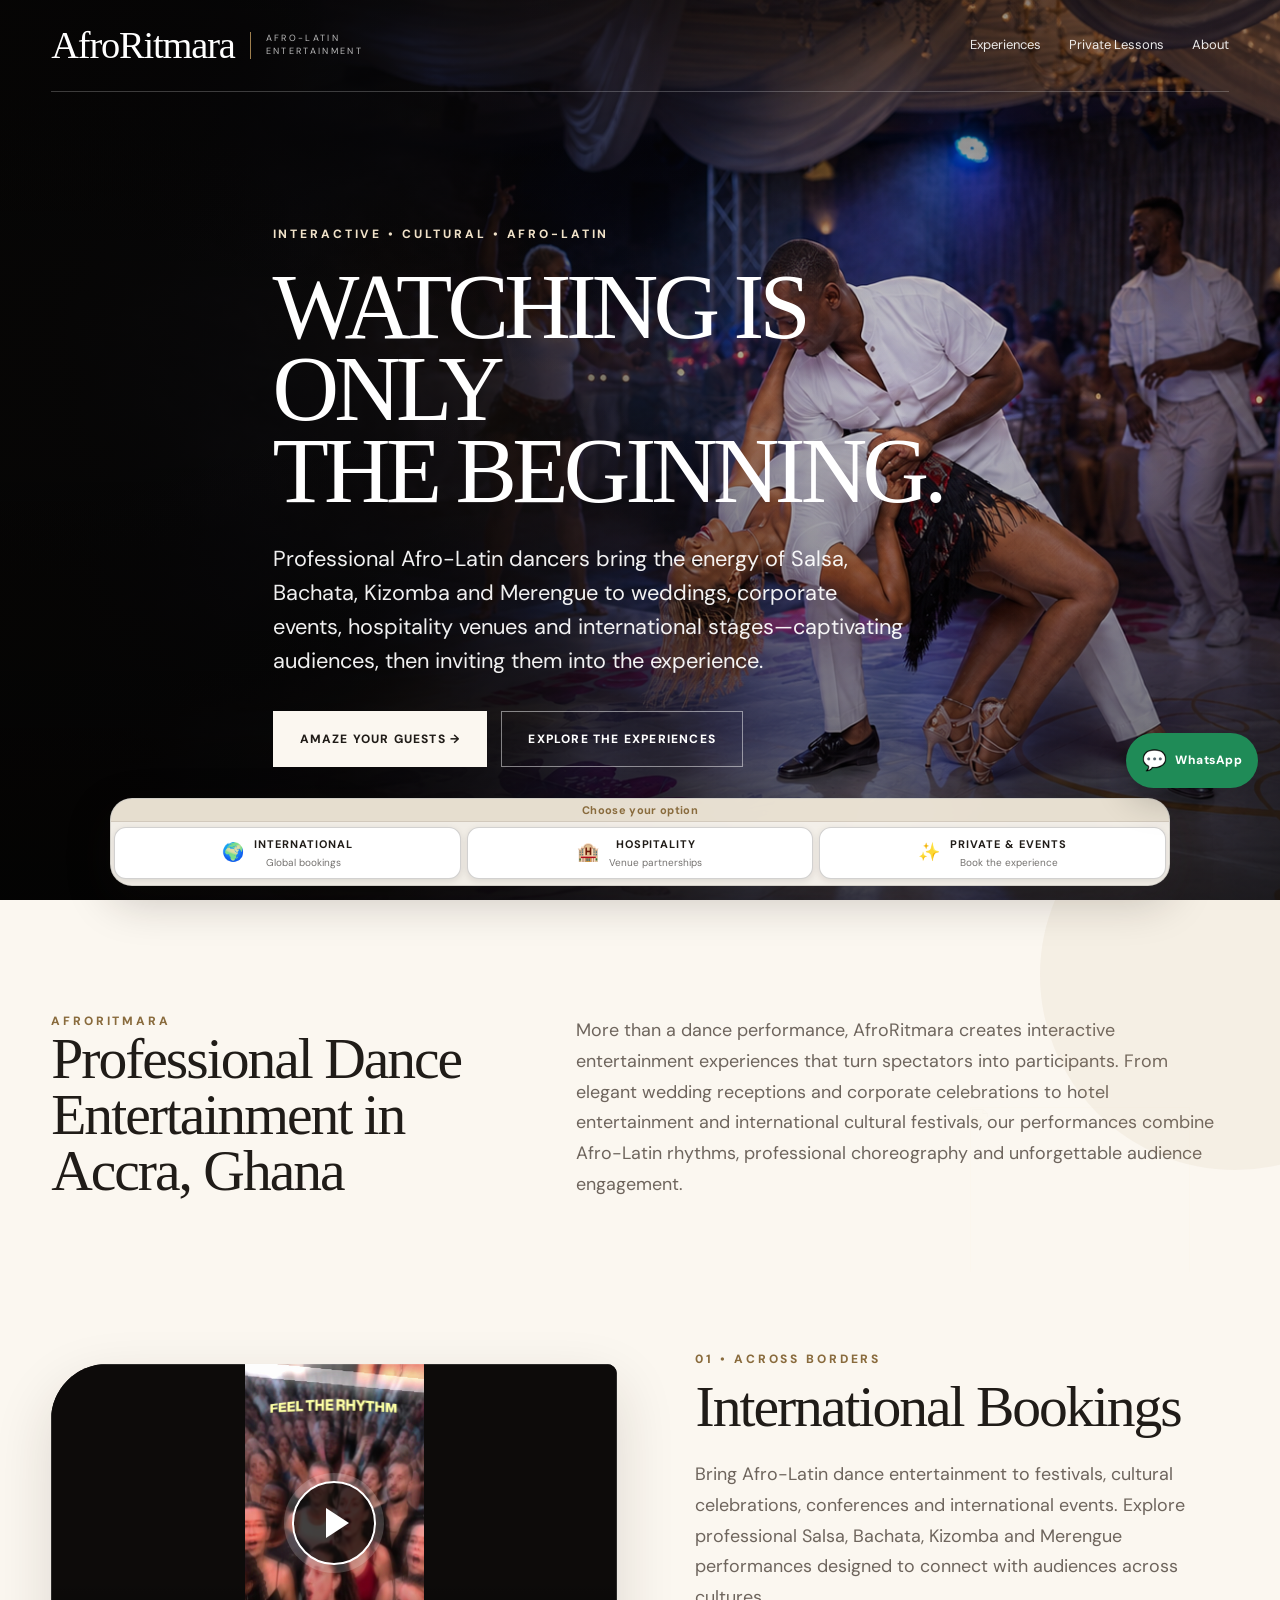
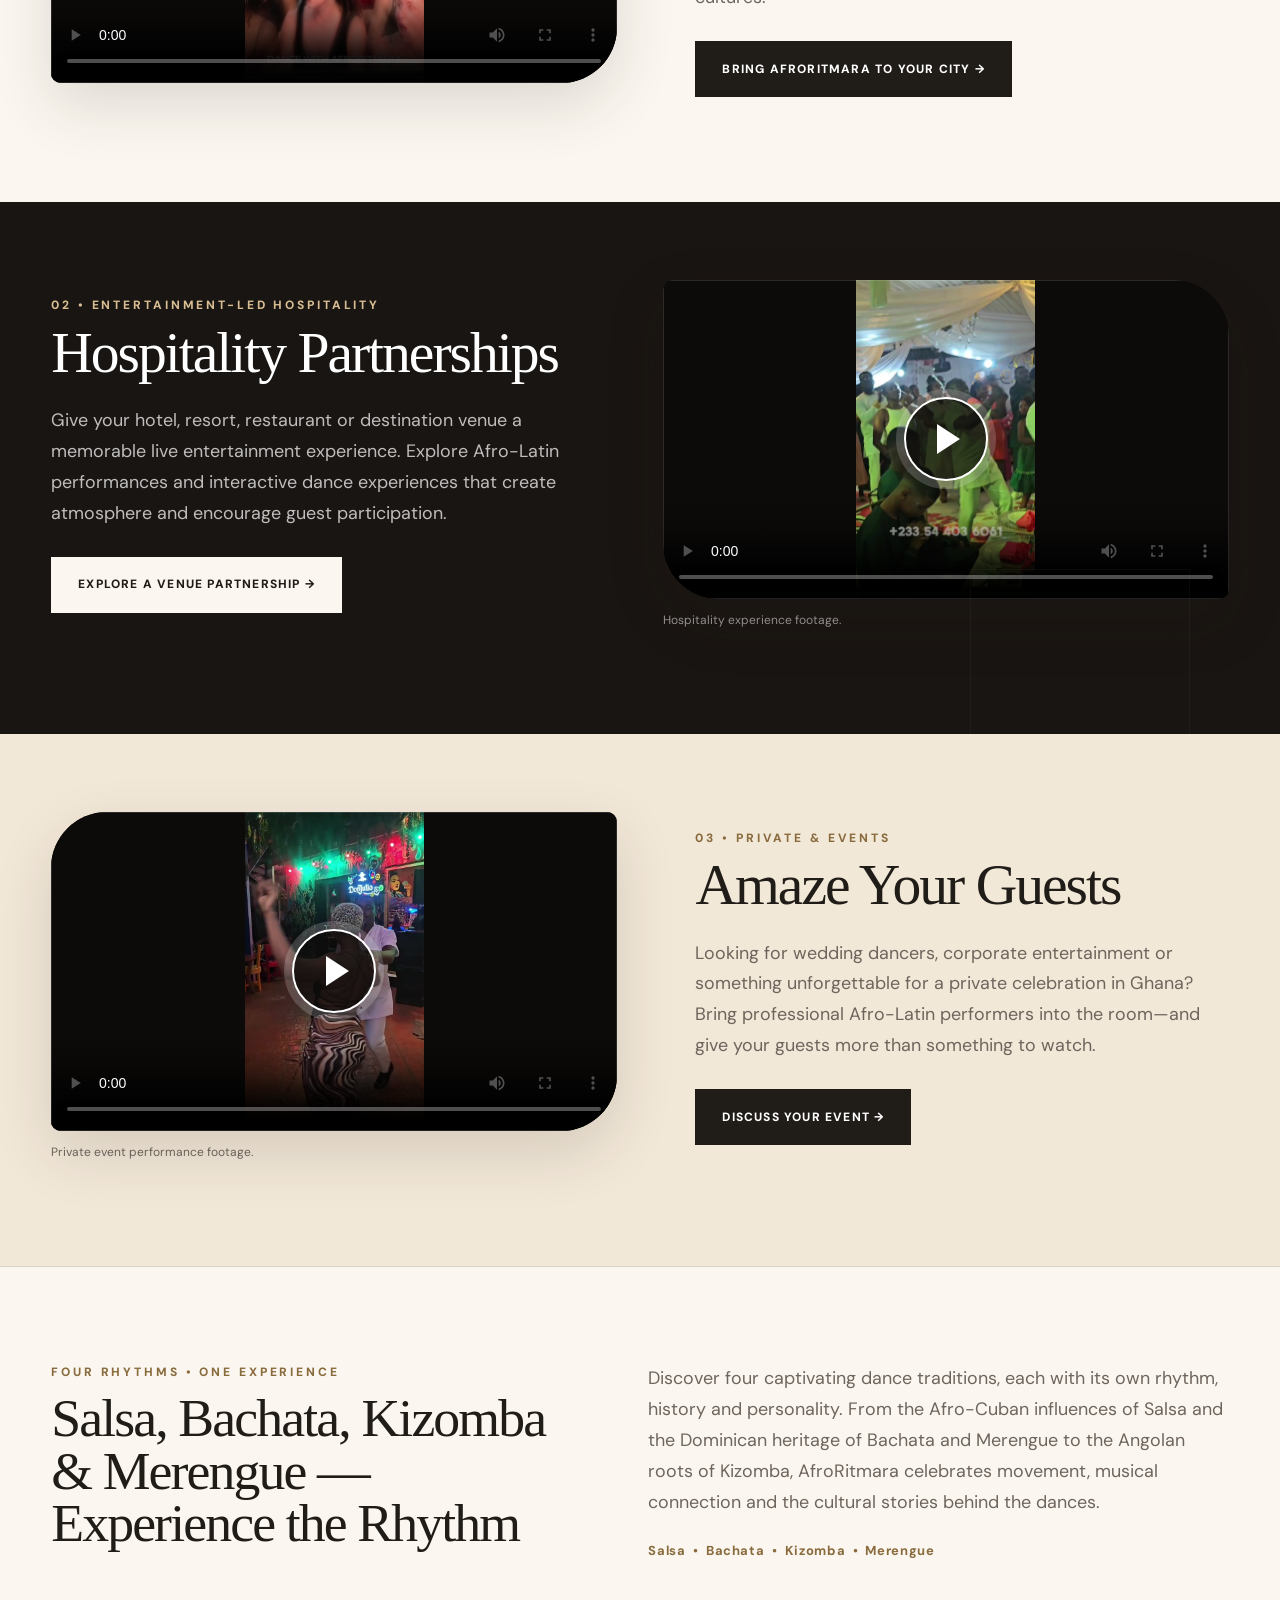
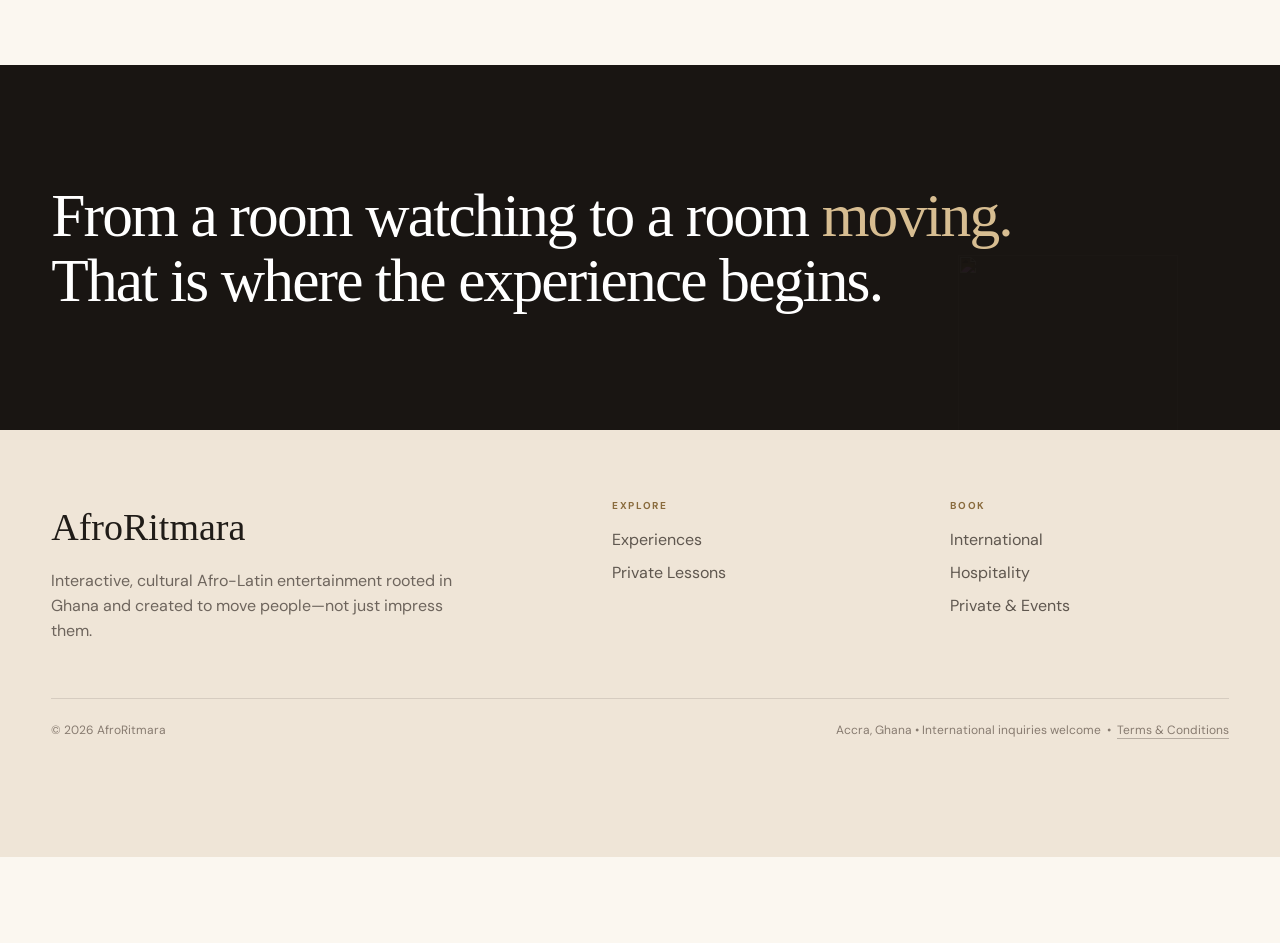
==== commit cf1e3f91: "update afroritmara website" ====
--- a/index.html
+++ b/index.html
@@ -26,7 +26,7 @@
   "address":{"@type":"PostalAddress","addressLocality":"Accra","addressCountry":"GH"},
   "areaServed":["Ghana","International"]
 }</script>
-<!-- AfroRitmara Version 009 -->
+<!-- AfroRitmara Version 010 -->
 </head>
 <body>
 <header class="site-header">
--- a/styles.css
+++ b/styles.css
@@ -105,17 +105,18 @@
 .footer-bottom{margin-top:54px;padding-top:22px;border-top:1px solid rgba(32,28,24,.12);display:flex;justify-content:space-between;color:#877b70;font-size:12px}
 
 /* FIXED BOOKING DOCK */
-.fixed-booking-nav{position:fixed;left:50%;bottom:14px;transform:translateX(-50%);width:min(1060px,94vw);min-height:64px;background:rgba(251,247,240,.96);backdrop-filter:blur(16px);-webkit-backdrop-filter:blur(16px);border:1px solid rgba(32,28,24,.15);border-radius:22px;box-shadow:0 15px 45px rgba(33,24,16,.22);z-index:1000;display:grid;grid-template-columns:repeat(3,1fr);overflow:hidden}
-.fixed-booking-nav a{text-decoration:none;display:flex;align-items:center;justify-content:center;gap:10px;text-align:center;padding:10px 16px;border-right:1px solid rgba(32,28,24,.1);transition:.2s ease;color:var(--ink)}
-.fixed-booking-nav a:last-child{border-right:0}
-.fixed-booking-nav a:hover,.fixed-booking-nav a:focus-visible{background:#eadcc9;outline:none}
-.fixed-booking-nav a.active{background:var(--ink);color:#fff}
+.fixed-booking-nav{position:fixed;left:50%;bottom:14px;transform:translateX(-50%);width:min(1060px,94vw);min-height:80px;background:rgba(251,247,240,.96);backdrop-filter:blur(16px);-webkit-backdrop-filter:blur(16px);border:1px solid rgba(32,28,24,.15);border-radius:22px;box-shadow:0 15px 45px rgba(33,24,16,.22);z-index:1000;display:grid;grid-template-columns:repeat(3,1fr);overflow:hidden}
+.booking-nav-label{grid-column:1/-1;display:block;text-align:center;padding:5px 8px 4px;background:rgba(176,141,87,.16);border-bottom:1px solid rgba(32,28,24,.1);color:var(--gold-dark);font-size:11px;font-weight:700;letter-spacing:.03em;line-height:1.2}
+.fixed-booking-nav a{text-decoration:none;display:flex;align-items:center;justify-content:center;gap:10px;text-align:center;margin:5px 3px 6px;padding:8px 12px;border:1px solid rgba(32,28,24,.2);border-radius:12px;background:#fff;box-shadow:0 2px 7px rgba(33,24,16,.1);transition:background .2s,border-color .2s,transform .2s;color:var(--ink);cursor:pointer}
+.fixed-booking-nav a:hover{background:#eadcc9;border-color:var(--gold-dark);transform:translateY(-1px)}
+.fixed-booking-nav a:focus-visible{outline:2px solid var(--gold-dark);outline-offset:1px}
+.fixed-booking-nav a.active{background:var(--ink);border-color:var(--ink);color:#fff}
 .fixed-booking-nav strong{display:block;font-size:11px;letter-spacing:.09em;text-transform:uppercase}
 .fixed-booking-nav small{display:block;font-size:10px;opacity:.62;margin-top:1px}
 .fixed-booking-nav .nav-icon{font-size:18px}
 
 /* WHATSAPP */
-.whatsapp-float{position:fixed;right:22px;bottom:96px;z-index:1001;display:flex;align-items:center;gap:8px;background:#1f8b57;color:#fff;text-decoration:none;border-radius:999px;padding:12px 16px;box-shadow:0 14px 35px rgba(0,0,0,.2);font-size:12px;font-weight:800;letter-spacing:.04em}
+.whatsapp-float{position:fixed;right:22px;bottom:112px;z-index:1001;display:flex;align-items:center;gap:8px;background:#1f8b57;color:#fff;text-decoration:none;border-radius:999px;padding:12px 16px;box-shadow:0 14px 35px rgba(0,0,0,.2);font-size:12px;font-weight:800;letter-spacing:.04em}
 .whatsapp-float span:first-child{font-size:20px}
 .whatsapp-float:hover{transform:translateY(-2px);background:#187548}
 
@@ -162,7 +163,7 @@
   .footer-grid{grid-template-columns:1fr 1fr}
 }
 @media(max-width:640px){
-  body{padding-bottom:72px}
+  body{padding-bottom:96px}
   .nav{height:78px}
   .brand-name{font-size:30px}
   .hero h1{font-size:clamp(47px,13vw,66px)}
@@ -176,12 +177,13 @@
   .brand-pause{padding:82px 0}
   .footer-grid{grid-template-columns:1fr;gap:32px}
   .footer-bottom{flex-direction:column;gap:8px}
-  .fixed-booking-nav{bottom:8px;width:96vw;border-radius:18px;min-height:58px}
-  .fixed-booking-nav a{gap:4px;padding:8px 5px}
+  .fixed-booking-nav{bottom:8px;width:96vw;border-radius:18px;min-height:74px}
+  .booking-nav-label{font-size:10px;padding:4px 8px 3px}
+  .fixed-booking-nav a{gap:4px;margin:4px 2px 5px;padding:6px 3px;border-radius:10px}
   .fixed-booking-nav .nav-icon{font-size:15px}
   .fixed-booking-nav strong{font-size:9px;letter-spacing:.035em}
   .fixed-booking-nav small{display:none}
-  .whatsapp-float{right:14px;bottom:82px;padding:11px;width:48px;height:48px;justify-content:center}
+  .whatsapp-float{right:14px;bottom:98px;padding:11px;width:48px;height:48px;justify-content:center}
   .whatsapp-float .wa-label{display:none}
   .inner-main{padding:52px 0 90px}
   .inner-intro{text-align:left;margin-bottom:34px}
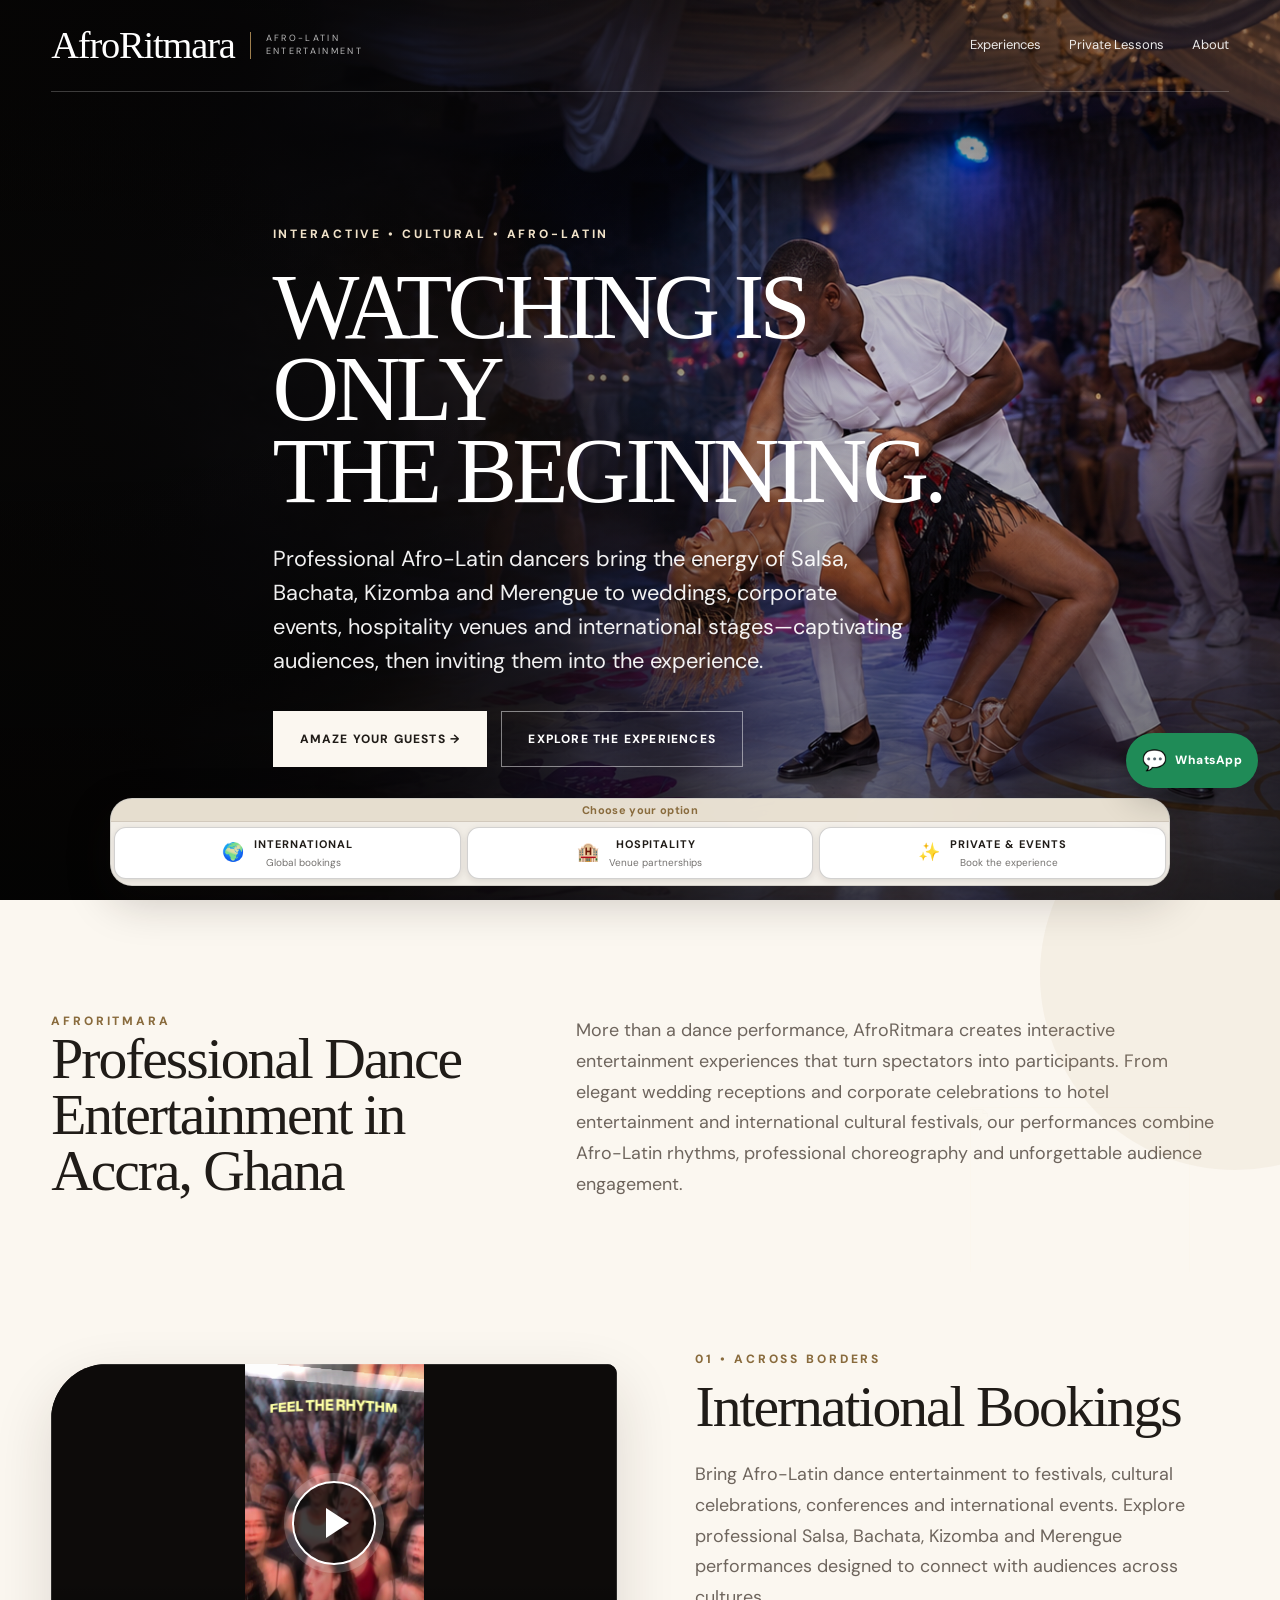
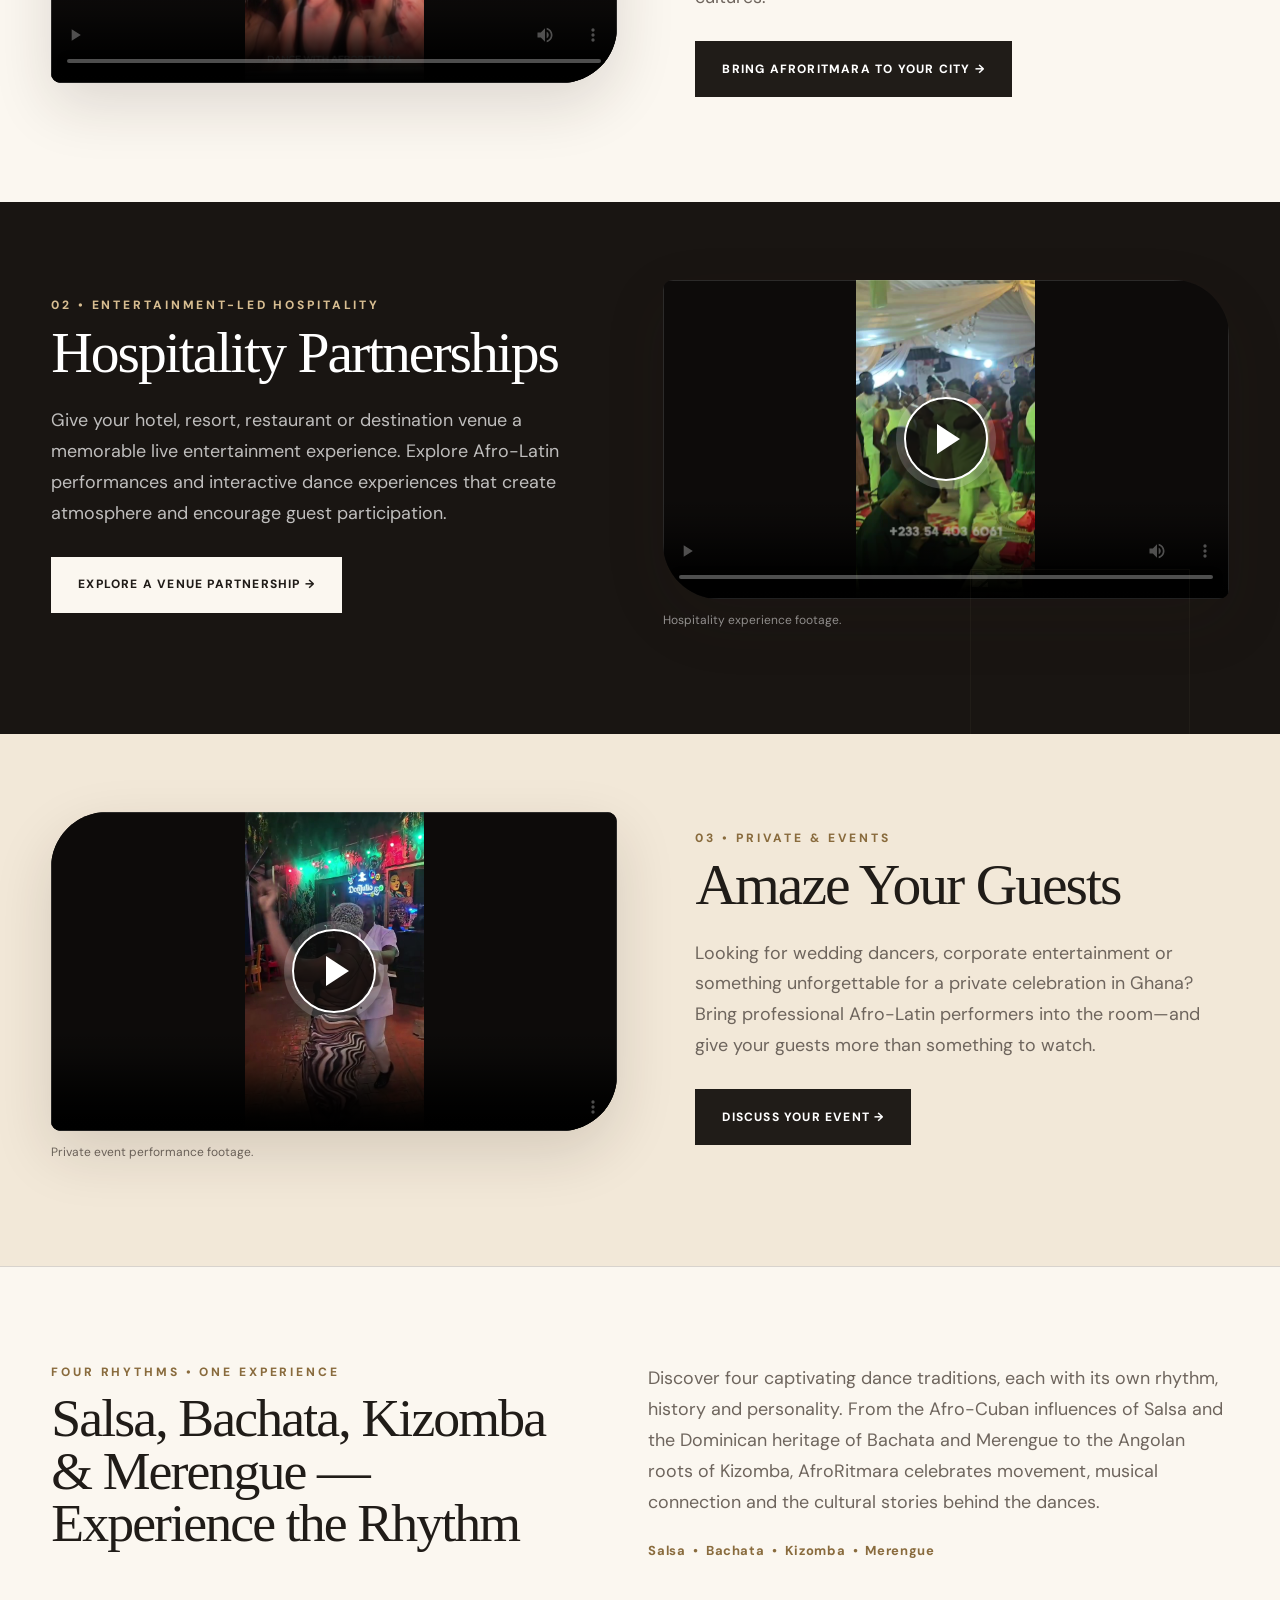
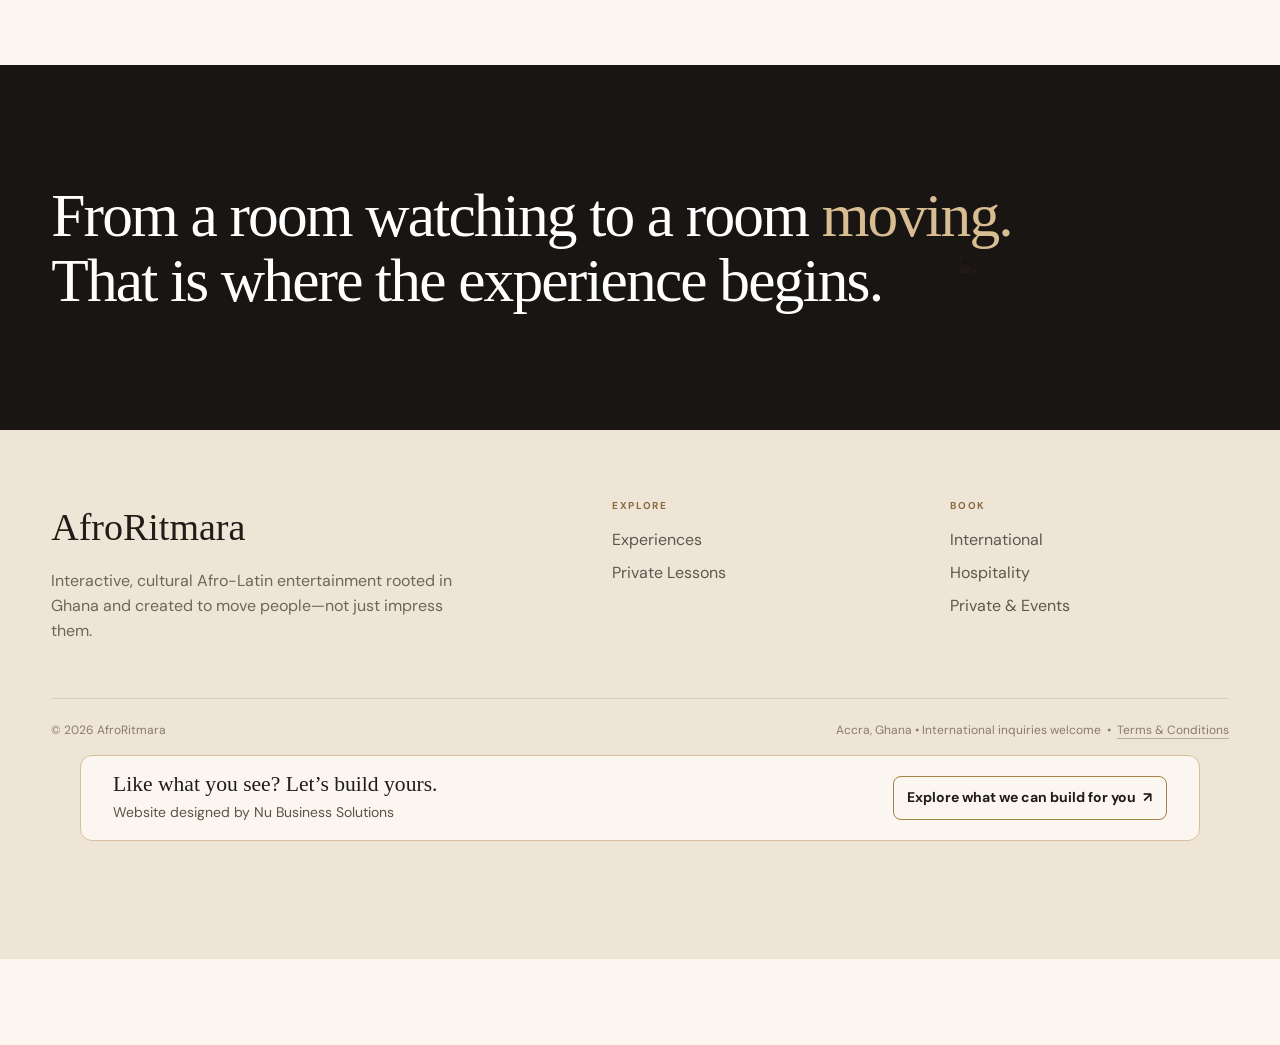
==== commit b93c7b35: ":root{   --ink:#201c18;   --black:#0d0b0a;   --charcoal:#191512;   --ivory:#fbf7f0;   --champagne:#f" ====
--- a/index.html
+++ b/index.html
@@ -171,6 +171,16 @@
     </div>
     <div class="footer-bottom"><span>© 2026 AfroRitmara</span><span>Accra, Ghana • International inquiries welcome &nbsp;•&nbsp; <a href="terms/index.html">Terms &amp; Conditions</a></span></div>
   </div>
+
+  <div class="website-credit">
+    <div class="website-credit-copy">
+      <strong>Like what you see? Let’s build yours.</strong>
+      <span>Website designed by Nu Business Solutions</span>
+    </div>
+    <a href="https://nubusinesssolutions.com/web-development/">
+      Explore what we can build for you <span aria-hidden="true">↗</span>
+    </a>
+  </div>
 </footer>
 <nav class="fixed-booking-nav" aria-label="Booking pathways">
 <span class="booking-nav-label">Choose your option</span>
--- a/styles.css
+++ b/styles.css
@@ -357,3 +357,68 @@
   .terms-main{padding:44px 0 92px}
   .terms-document{width:min(92vw,900px);padding:28px 22px;border-radius:28px 8px 28px 8px}
 }
+
+.website-credit {
+  flex: 0 0 100%;
+  width: min(92%, 70rem);
+  margin: 1rem auto 0;
+  padding: 1rem clamp(1rem, 4vw, 2rem);
+  border: 1px solid #d5be9b;
+  border-radius: 12px;
+  background: #fbf7f0;
+  color: #201c18;
+  display: flex;
+  align-items: center;
+  justify-content: space-between;
+  flex-wrap: wrap;
+  gap: 1rem;
+}
+.website-credit-copy {
+  display: grid;
+  gap: .25rem;
+}
+.website-credit-copy strong {
+  font: 1.35rem/1.2 Georgia, serif;
+}
+.website-credit .website-credit-copy span {
+  font-size: .875rem;
+  color: #5e5145;
+}
+.website-credit span::before {
+  content: none;
+}
+.website-credit a {
+  display: inline-flex;
+  align-items: center;
+  gap: .45rem;
+  min-height: 44px;
+  padding: .5rem .85rem;
+  border: 1px solid #a68148;
+  border-radius: 8px;
+  color: #201c18;
+  font-size: .875rem;
+  font-weight: 700;
+  text-decoration: none;
+}
+.website-credit a:hover,
+.website-credit a:focus-visible {
+  background: #f2e8d8;
+  color: #201c18;
+}
+.website-credit a:focus-visible {
+  outline: 2px solid #785926;
+  outline-offset: 3px;
+}
+.website-credit a span {
+  transition: transform .18s ease;
+}
+.website-credit a:hover span,
+.website-credit a:focus-visible span {
+  transform: translateX(4px);
+}
+@media (prefers-reduced-motion: reduce) {
+  .website-credit a span {
+    transition: none;
+    transform: none !important;
+  }
+}
